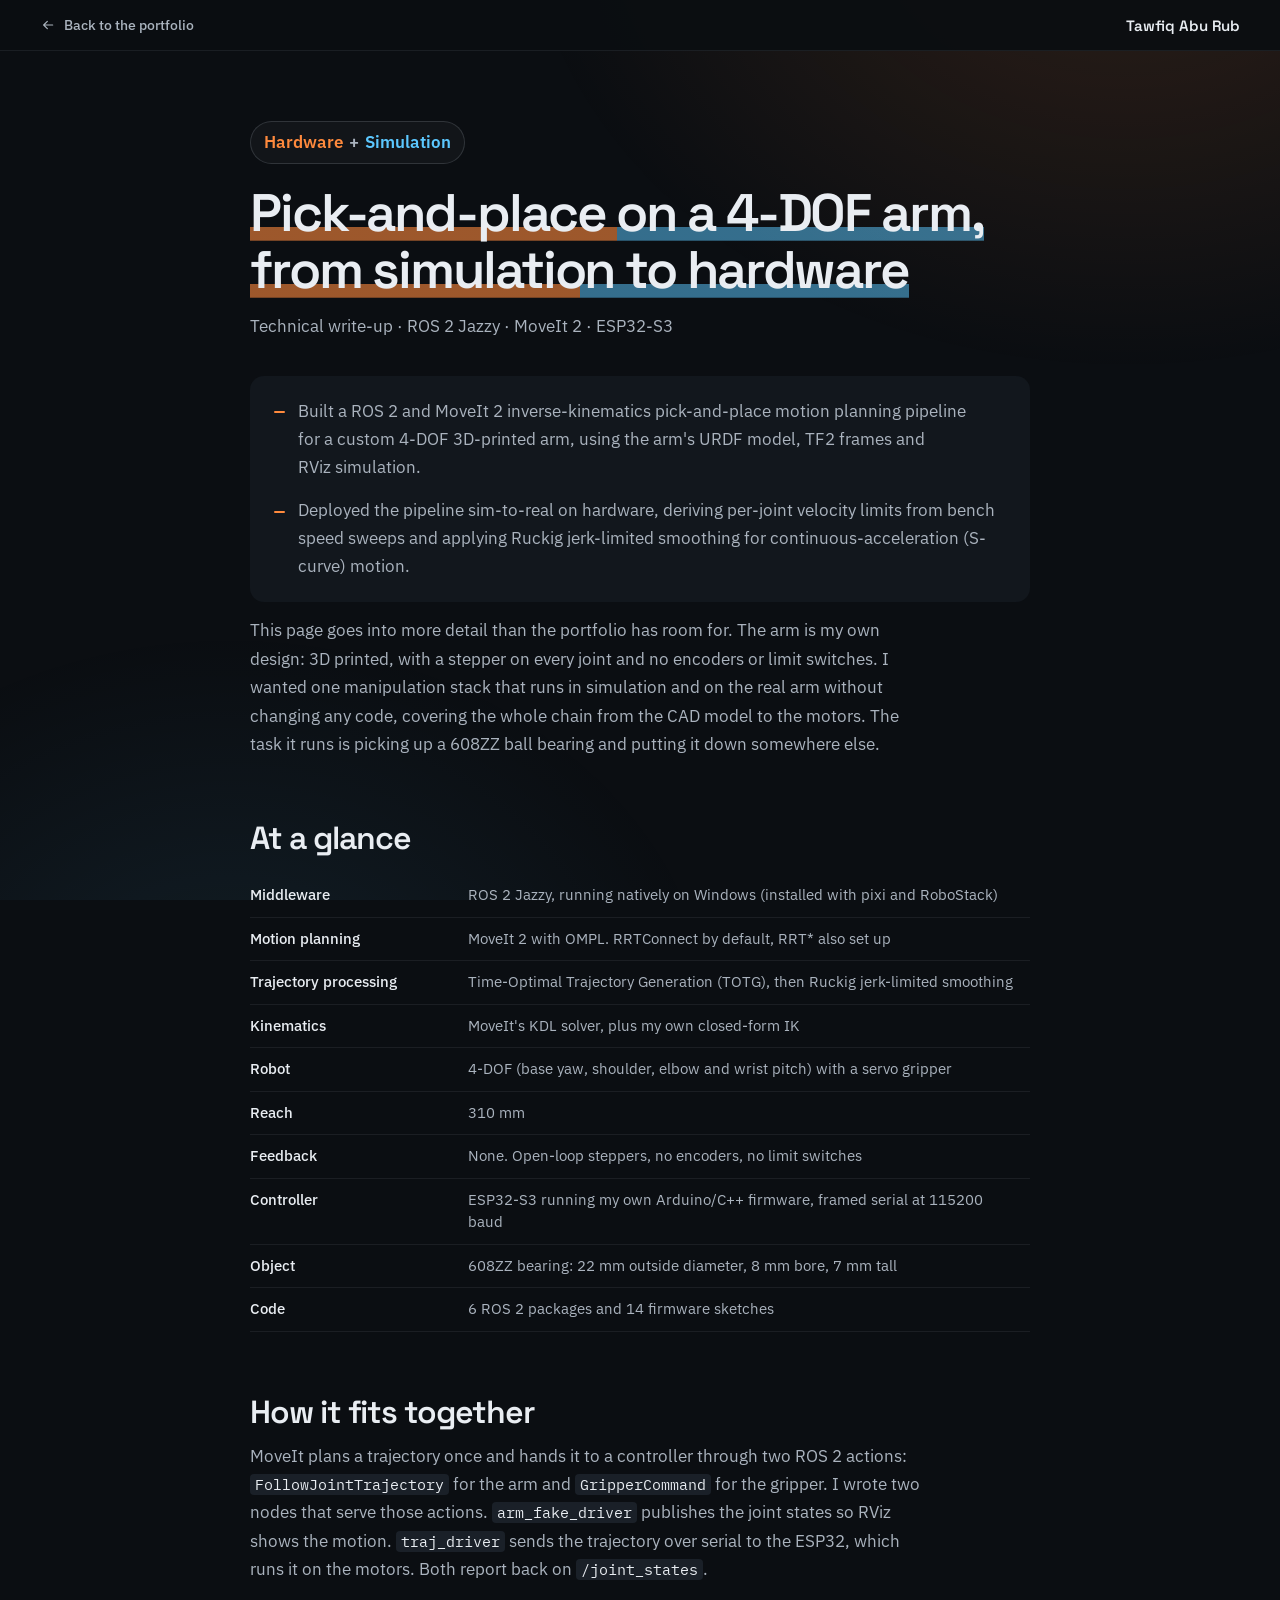
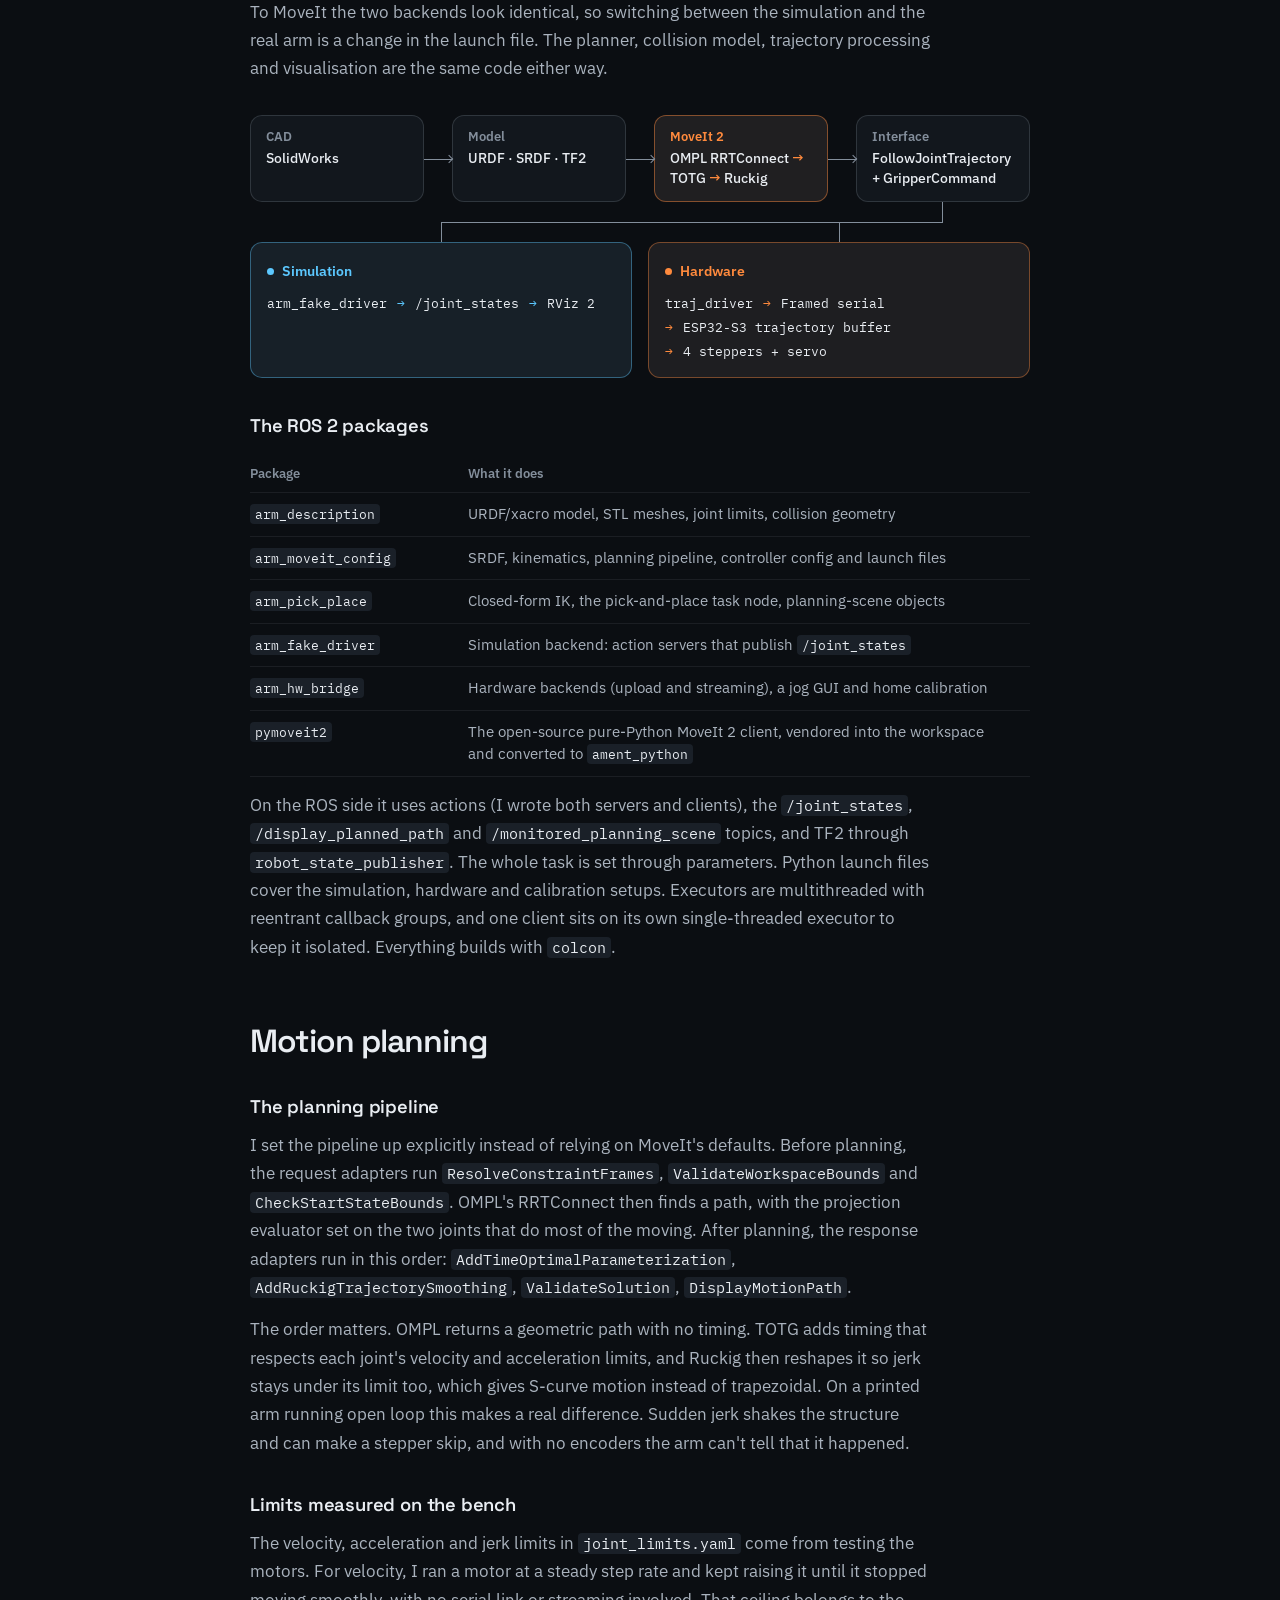
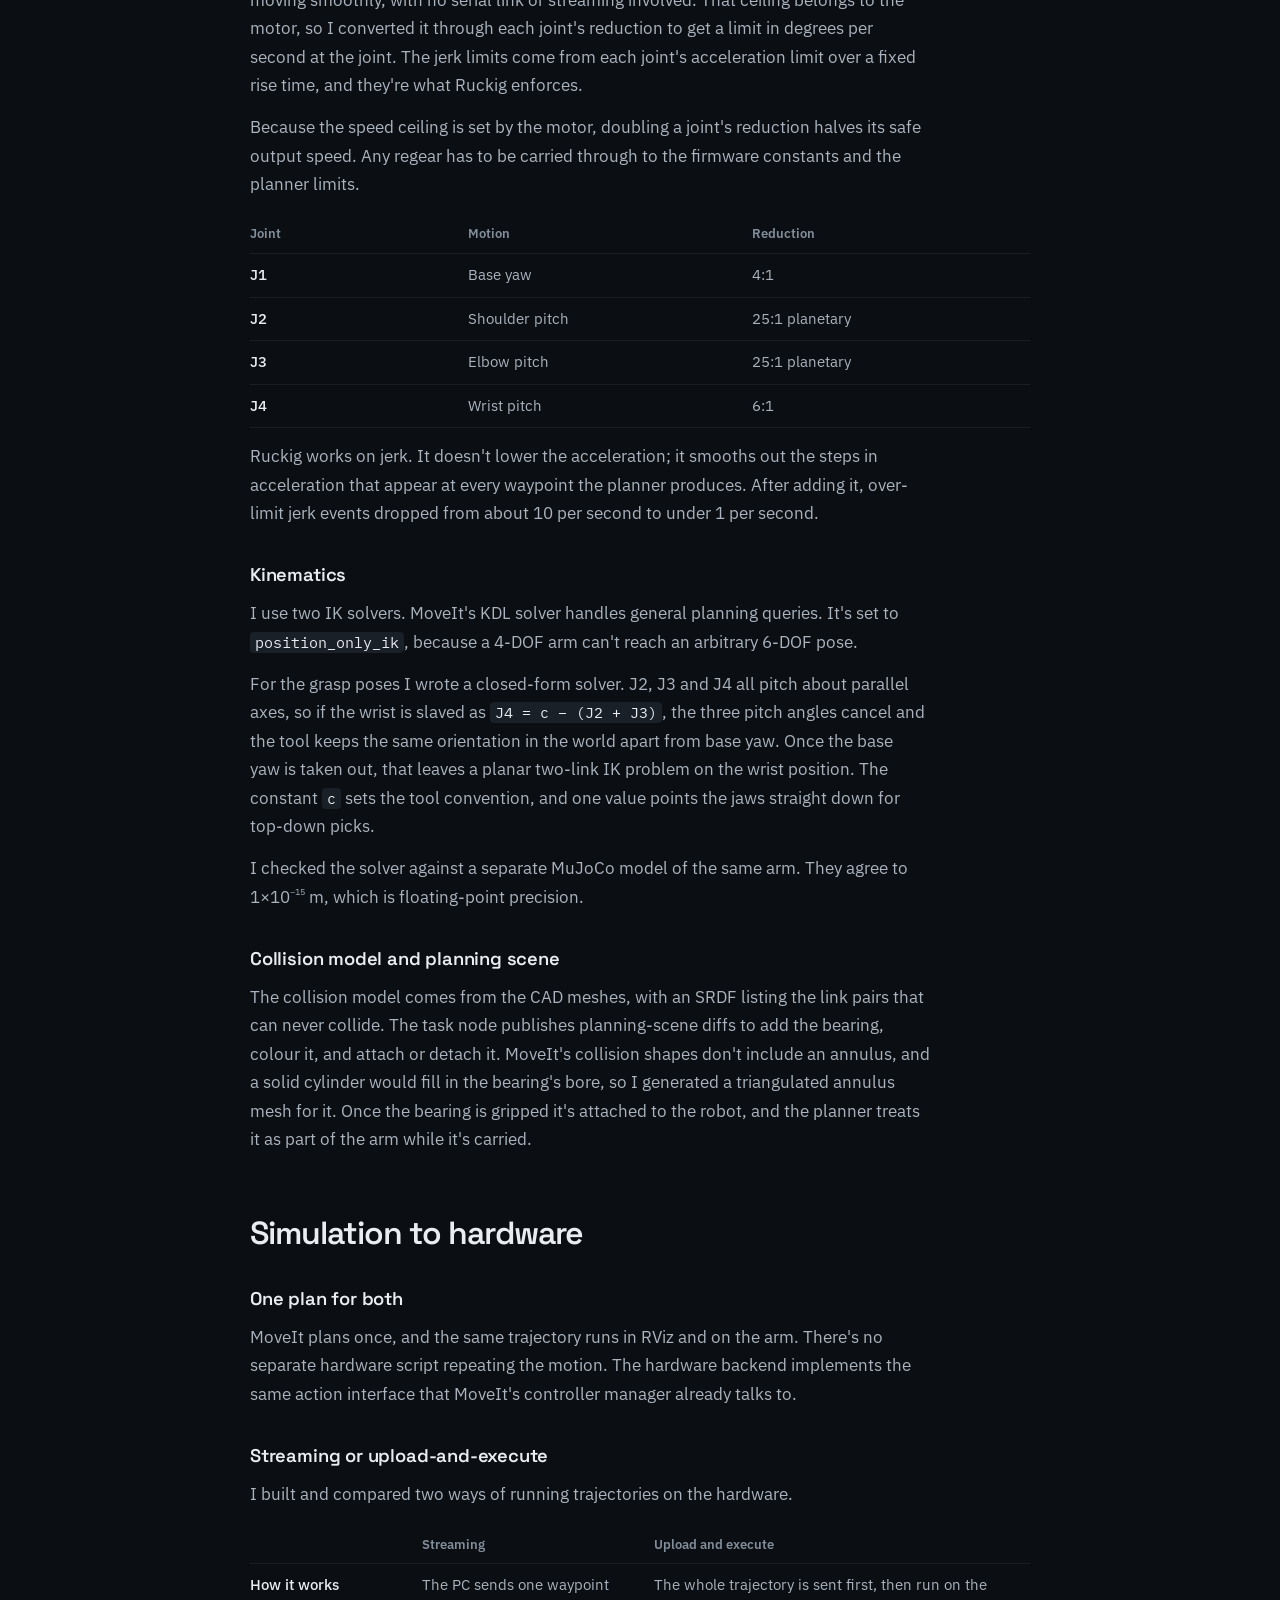
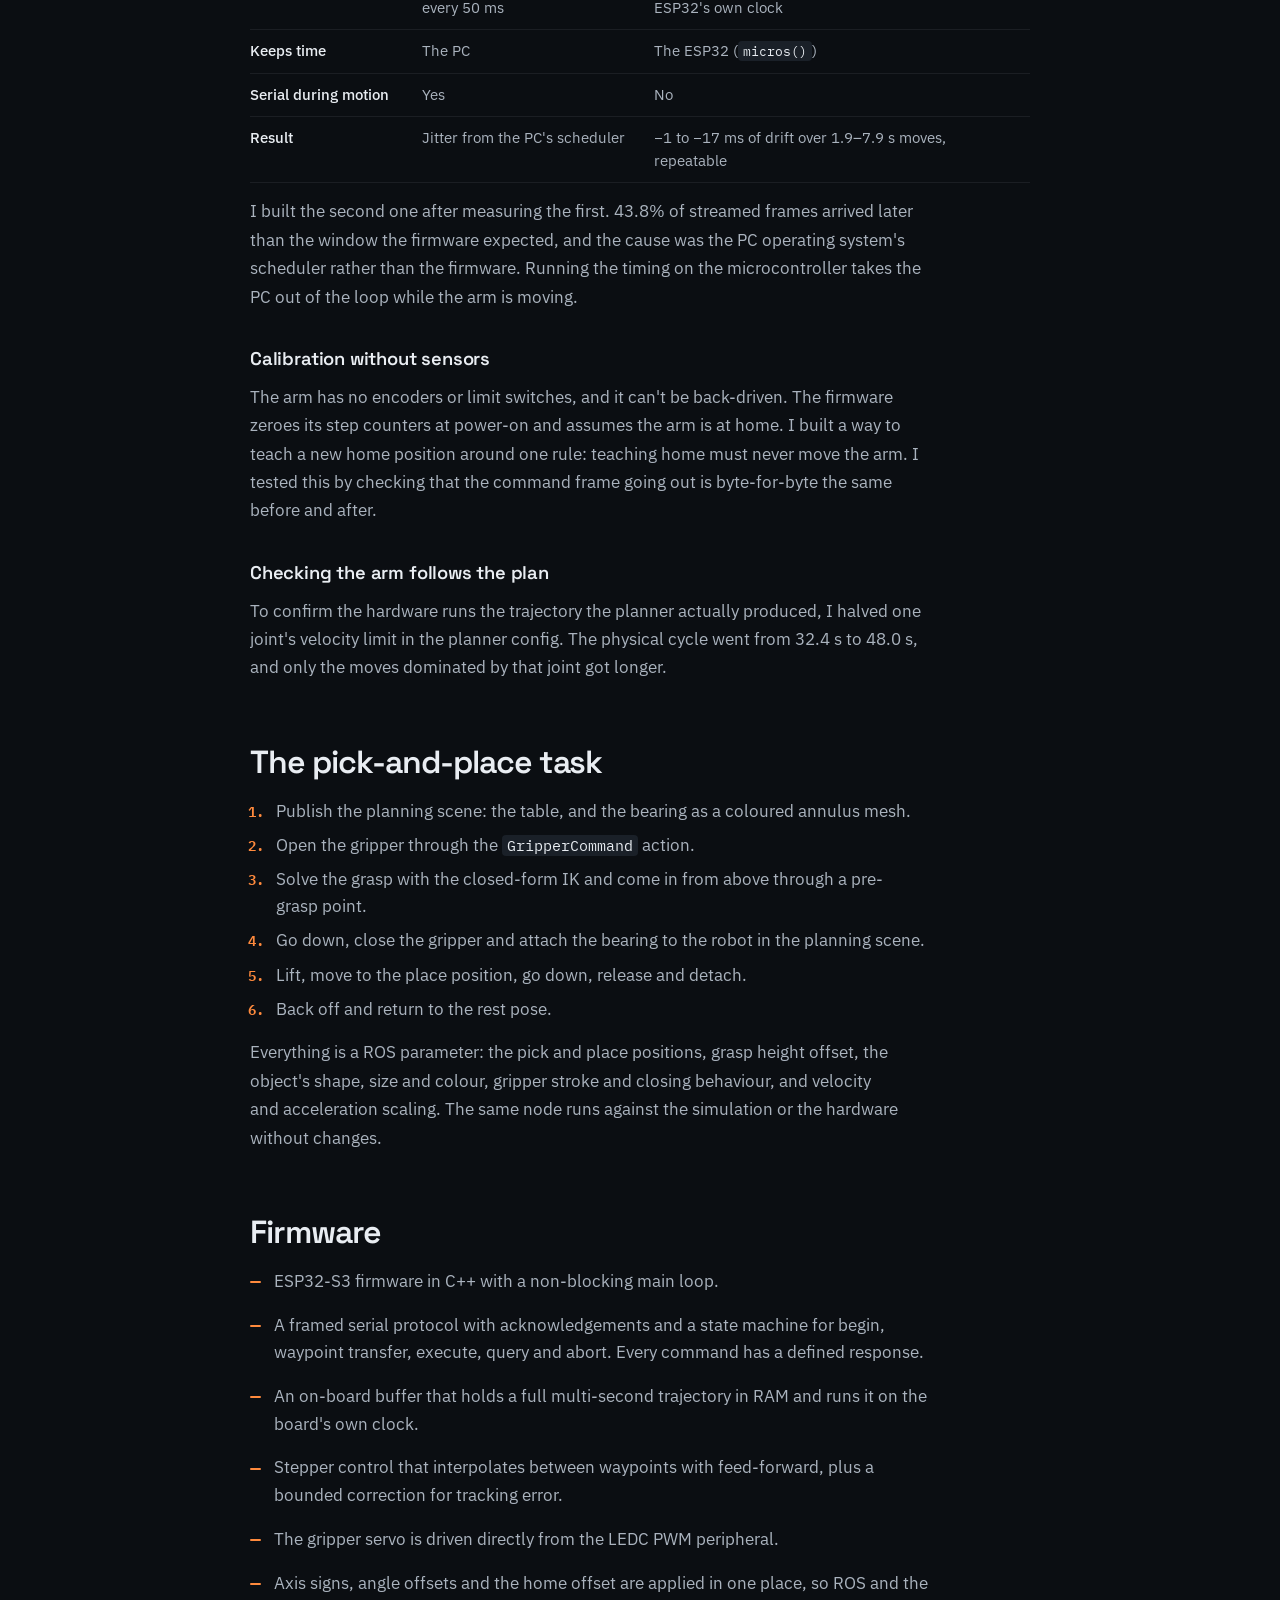
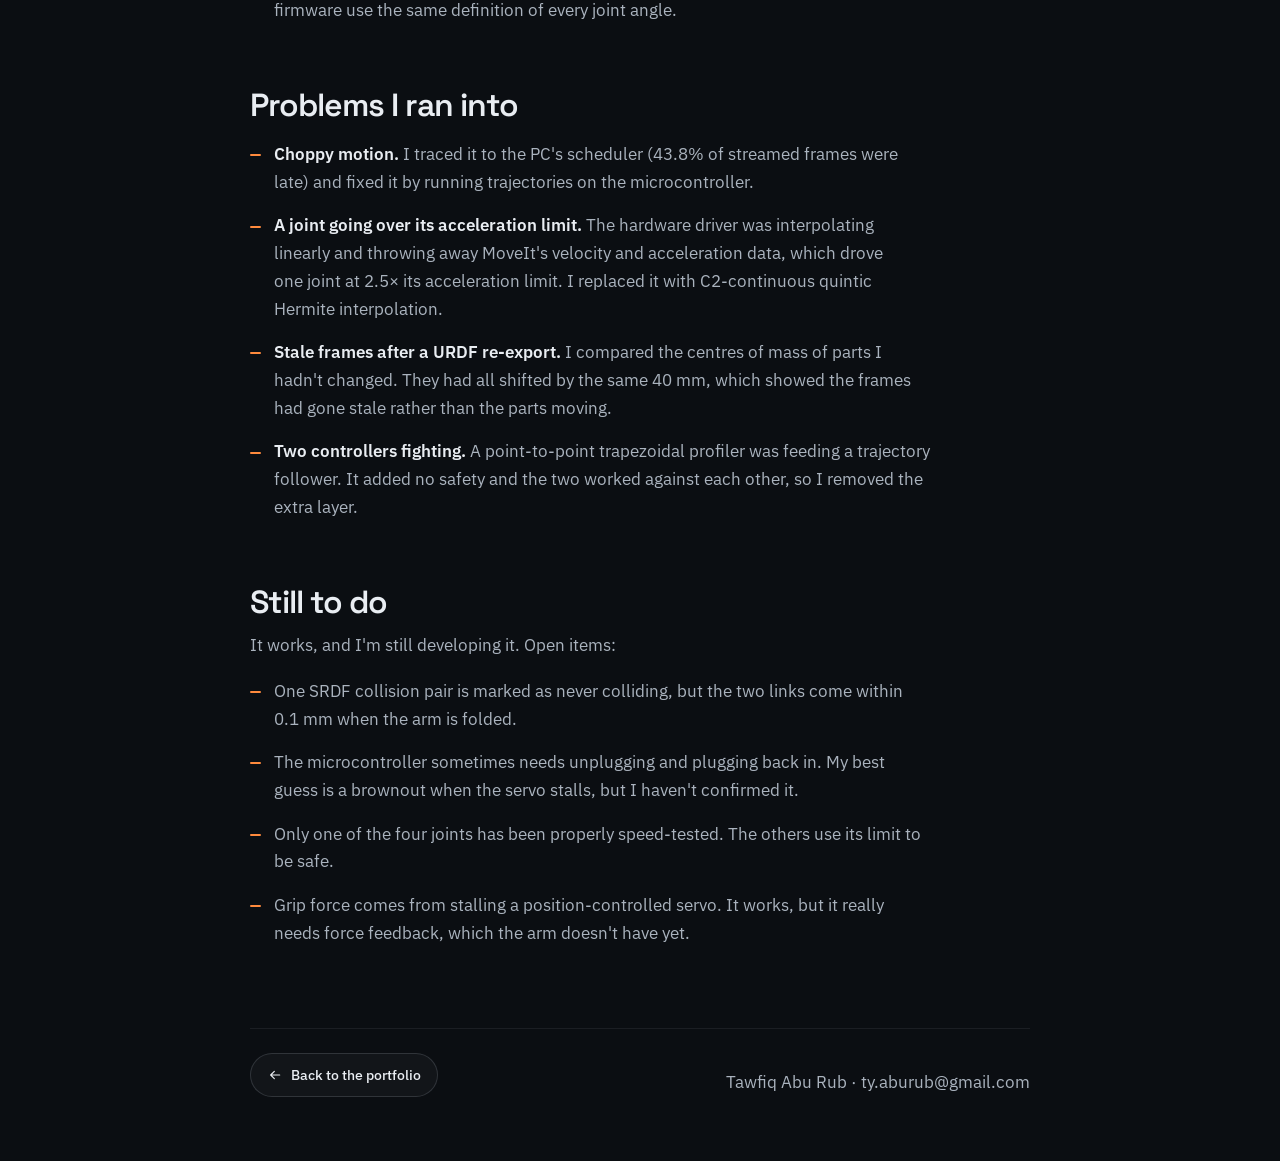
==== pick-and-place.html @ 917e1f93 "Publish portfolio website Tawfiq Abu Rub's robotics portfolio: the planetary actuator, the 4-DOF arm" ====
<!doctype html>
<html lang="en" style="--tint-2: #5cc8ff">
<head>
  <meta charset="utf-8">
  <meta name="viewport" content="width=device-width, initial-scale=1">
  <title>Pick-and-place, sim to real: technical write-up · Tawfiq Abu Rub</title>
  <meta name="description" content="Technical write-up of a ROS 2 and MoveIt 2 pick-and-place pipeline for a custom 4-DOF 3D-printed arm, run in simulation and on the real hardware.">
  <meta name="theme-color" content="#0b0e12">
  <link rel="icon" href="data:image/svg+xml,%3Csvg xmlns='http://www.w3.org/2000/svg' viewBox='0 0 32 32'%3E%3Cpath d='M16 2a14 14 0 0 0 0 28z' fill='%23ff8a3d'/%3E%3Cpath d='M16 2a14 14 0 0 1 0 28z' fill='%235cc8ff'/%3E%3C/svg%3E">
  <link rel="preconnect" href="https://fonts.googleapis.com">
  <link rel="preconnect" href="https://fonts.gstatic.com" crossorigin>
  <link href="https://fonts.googleapis.com/css2?family=IBM+Plex+Mono:wght@400;500&family=IBM+Plex+Sans:wght@400;500;600&family=Space+Grotesk:wght@500;600&display=swap" rel="stylesheet">
  <link rel="stylesheet" href="css/style.css">
</head>
<body>

  <svg width="0" height="0" style="position:absolute" aria-hidden="true">
    <symbol id="i-arrow" viewBox="0 0 24 24"><path d="M5 12h13M13 6.5l5.5 5.5-5.5 5.5" fill="none" stroke="currentColor" stroke-width="1.8" stroke-linecap="round" stroke-linejoin="round"/></symbol>
  </svg>

  <a class="skip-link" href="#doc">Skip to content</a>

  <header class="doc-bar">
    <a class="doc-back" href="index.html#motion"><svg class="ic"><use href="#i-arrow"/></svg>Back to the portfolio</a>
    <span class="doc-who">Tawfiq Abu Rub</span>
  </header>

  <main id="doc" class="doc">
    <header>
      <p class="eyebrow badge badge--split"><span class="hw">Hardware</span> + <span class="sim">Simulation</span></p>
      <h1><span class="hl">Pick-and-place on a 4&#8209;DOF arm, from simulation to hardware</span></h1>
      <p class="doc-meta">Technical write-up · ROS 2 Jazzy · MoveIt 2 · ESP32-S3</p>
    </header>

    <div class="doc-summary">
      <ul class="bullets">
        <li>Built a ROS 2 and MoveIt 2 inverse-kinematics pick-and-place motion planning pipeline for a custom 4-DOF 3D-printed arm, using the arm's URDF model, TF2 frames and RViz simulation.</li>
        <li>Deployed the pipeline sim-to-real on hardware, deriving per-joint velocity limits from bench speed sweeps and applying Ruckig jerk-limited smoothing for continuous-acceleration (S-curve) motion.</li>
      </ul>
    </div>

    <p>This page goes into more detail than the portfolio has room for. The arm is my own design: 3D printed, with a stepper on every joint and no encoders or limit switches. I wanted one manipulation stack that runs in simulation and on the real arm without changing any code, covering the whole chain from the CAD model to the motors. The task it runs is picking up a 608ZZ ball bearing and putting it down somewhere else.</p>

    <h2 id="glance">At a glance</h2>
    <div class="table-scroll">
      <table class="doc-table">
        <tbody>
          <tr><td>Middleware</td><td>ROS 2 Jazzy, running natively on Windows (installed with pixi and RoboStack)</td></tr>
          <tr><td>Motion planning</td><td>MoveIt 2 with OMPL. RRTConnect by default, RRT* also set up</td></tr>
          <tr><td>Trajectory processing</td><td>Time-Optimal Trajectory Generation (TOTG), then Ruckig jerk-limited smoothing</td></tr>
          <tr><td>Kinematics</td><td>MoveIt's KDL solver, plus my own closed-form IK</td></tr>
          <tr><td>Robot</td><td>4-DOF (base yaw, shoulder, elbow and wrist pitch) with a servo gripper</td></tr>
          <tr><td>Reach</td><td>310 mm</td></tr>
          <tr><td>Feedback</td><td>None. Open-loop steppers, no encoders, no limit switches</td></tr>
          <tr><td>Controller</td><td>ESP32-S3 running my own Arduino/C++ firmware, framed serial at 115200 baud</td></tr>
          <tr><td>Object</td><td>608ZZ bearing: 22 mm outside diameter, 8 mm bore, 7 mm tall</td></tr>
          <tr><td>Code</td><td>6 ROS 2 packages and 14 firmware sketches</td></tr>
        </tbody>
      </table>
    </div>

    <h2 id="architecture">How it fits together</h2>
    <p>MoveIt plans a trajectory once and hands it to a controller through two ROS&nbsp;2 actions: <code>FollowJointTrajectory</code> for the arm and <code>GripperCommand</code> for the gripper. I wrote two nodes that serve those actions. <code>arm_fake_driver</code> publishes the joint states so RViz shows the motion. <code>traj_driver</code> sends the trajectory over serial to the ESP32, which runs it on the motors. Both report back on <code>/joint_states</code>.</p>
    <p>To MoveIt the two backends look identical, so switching between the simulation and the real arm is a change in the launch file. The planner, collision model, trajectory processing and visualisation are the same code either way.</p>

    <figure class="arch" aria-label="System architecture: one plan, two backends">
      <ol class="arch-flow">
        <li><span class="arch-k">CAD</span><span class="arch-v">SolidWorks</span></li>
        <li><span class="arch-k">Model</span><span class="arch-v">URDF · SRDF · TF2</span></li>
        <li class="arch-core">
          <span class="arch-k">MoveIt 2</span>
          <span class="arch-v">OMPL RRTConnect <em>→</em> TOTG <em>→</em> Ruckig</span>
        </li>
        <li><span class="arch-k">Interface</span><span class="arch-v">FollowJointTrajectory + GripperCommand</span></li>
      </ol>
      <div class="arch-fork">
        <div class="lane" data-kind="sim">
          <span class="lane-name"><i></i>Simulation</span>
          <ol><li>arm_fake_driver</li><li>/joint_states</li><li>RViz 2</li></ol>
        </div>
        <div class="lane" data-kind="hw">
          <span class="lane-name"><i></i>Hardware</span>
          <ol><li>traj_driver</li><li>Framed serial</li><li>ESP32-S3 trajectory buffer</li><li>4 steppers + servo</li></ol>
        </div>
      </div>
    </figure>

    <h3>The ROS 2 packages</h3>
    <div class="table-scroll">
      <table class="doc-table">
        <thead><tr><th scope="col">Package</th><th scope="col">What it does</th></tr></thead>
        <tbody>
          <tr><td><code>arm_description</code></td><td>URDF/xacro model, STL meshes, joint limits, collision geometry</td></tr>
          <tr><td><code>arm_moveit_config</code></td><td>SRDF, kinematics, planning pipeline, controller config and launch files</td></tr>
          <tr><td><code>arm_pick_place</code></td><td>Closed-form IK, the pick-and-place task node, planning-scene objects</td></tr>
          <tr><td><code>arm_fake_driver</code></td><td>Simulation backend: action servers that publish <code>/joint_states</code></td></tr>
          <tr><td><code>arm_hw_bridge</code></td><td>Hardware backends (upload and streaming), a jog GUI and home calibration</td></tr>
          <tr><td><code>pymoveit2</code></td><td>The open-source pure-Python MoveIt 2 client, vendored into the workspace and converted to <code>ament_python</code></td></tr>
        </tbody>
      </table>
    </div>
    <p>On the ROS side it uses actions (I wrote both servers and clients), the <code>/joint_states</code>, <code>/display_planned_path</code> and <code>/monitored_planning_scene</code> topics, and TF2 through <code>robot_state_publisher</code>. The whole task is set through parameters. Python launch files cover the simulation, hardware and calibration setups. Executors are multithreaded with reentrant callback groups, and one client sits on its own single-threaded executor to keep it isolated. Everything builds with <code>colcon</code>.</p>

    <h2 id="planning">Motion planning</h2>
    <h3>The planning pipeline</h3>
    <p>I set the pipeline up explicitly instead of relying on MoveIt's defaults. Before planning, the request adapters run <code>ResolveConstraintFrames</code>, <code>ValidateWorkspaceBounds</code> and <code>CheckStartStateBounds</code>. OMPL's RRTConnect then finds a path, with the projection evaluator set on the two joints that do most of the moving. After planning, the response adapters run in this order: <code>AddTimeOptimalParameterization</code>, <code>AddRuckigTrajectorySmoothing</code>, <code>ValidateSolution</code>, <code>DisplayMotionPath</code>.</p>
    <p>The order matters. OMPL returns a geometric path with no timing. TOTG adds timing that respects each joint's velocity and acceleration limits, and Ruckig then reshapes it so jerk stays under its limit too, which gives S-curve motion instead of trapezoidal. On a printed arm running open loop this makes a real difference. Sudden jerk shakes the structure and can make a stepper skip, and with no encoders the arm can't tell that it happened.</p>

    <h3>Limits measured on the bench</h3>
    <p>The velocity, acceleration and jerk limits in <code>joint_limits.yaml</code> come from testing the motors. For velocity, I ran a motor at a steady step rate and kept raising it until it stopped moving smoothly, with no serial link or streaming involved. That ceiling belongs to the motor, so I converted it through each joint's reduction to get a limit in degrees per second at the joint. The jerk limits come from each joint's acceleration limit over a fixed rise time, and they're what Ruckig enforces.</p>
    <p>Because the speed ceiling is set by the motor, doubling a joint's reduction halves its safe output speed. Any regear has to be carried through to the firmware constants and the planner limits.</p>
    <div class="table-scroll">
      <table class="doc-table">
        <thead><tr><th scope="col">Joint</th><th scope="col">Motion</th><th scope="col">Reduction</th></tr></thead>
        <tbody>
          <tr><td>J1</td><td>Base yaw</td><td>4:1</td></tr>
          <tr><td>J2</td><td>Shoulder pitch</td><td>25:1 planetary</td></tr>
          <tr><td>J3</td><td>Elbow pitch</td><td>25:1 planetary</td></tr>
          <tr><td>J4</td><td>Wrist pitch</td><td>6:1</td></tr>
        </tbody>
      </table>
    </div>
    <p>Ruckig works on jerk. It doesn't lower the acceleration; it smooths out the steps in acceleration that appear at every waypoint the planner produces. After adding it, over-limit jerk events dropped from about 10 per second to under 1 per second.</p>

    <h3>Kinematics</h3>
    <p>I use two IK solvers. MoveIt's KDL solver handles general planning queries. It's set to <code>position_only_ik</code>, because a 4-DOF arm can't reach an arbitrary 6-DOF pose.</p>
    <p>For the grasp poses I wrote a closed-form solver. J2, J3 and J4 all pitch about parallel axes, so if the wrist is slaved as <code>J4 = c − (J2 + J3)</code>, the three pitch angles cancel and the tool keeps the same orientation in the world apart from base yaw. Once the base yaw is taken out, that leaves a planar two-link IK problem on the wrist position. The constant <code>c</code> sets the tool convention, and one value points the jaws straight down for top-down picks.</p>
    <p>I checked the solver against a separate MuJoCo model of the same arm. They agree to 1×10<sup>−15</sup> m, which is floating-point precision.</p>

    <h3>Collision model and planning scene</h3>
    <p>The collision model comes from the CAD meshes, with an SRDF listing the link pairs that can never collide. The task node publishes planning-scene diffs to add the bearing, colour it, and attach or detach it. MoveIt's collision shapes don't include an annulus, and a solid cylinder would fill in the bearing's bore, so I generated a triangulated annulus mesh for it. Once the bearing is gripped it's attached to the robot, and the planner treats it as part of the arm while it's carried.</p>

    <h2 id="sim-to-real">Simulation to hardware</h2>
    <h3>One plan for both</h3>
    <p>MoveIt plans once, and the same trajectory runs in RViz and on the arm. There's no separate hardware script repeating the motion. The hardware backend implements the same action interface that MoveIt's controller manager already talks to.</p>

    <h3>Streaming or upload-and-execute</h3>
    <p>I built and compared two ways of running trajectories on the hardware.</p>
    <div class="table-scroll">
      <table class="doc-table doc-table--compare">
        <thead><tr><th scope="col"></th><th scope="col">Streaming</th><th scope="col">Upload and execute</th></tr></thead>
        <tbody>
          <tr><td>How it works</td><td>The PC sends one waypoint every 50 ms</td><td>The whole trajectory is sent first, then run on the ESP32's own clock</td></tr>
          <tr><td>Keeps time</td><td>The PC</td><td>The ESP32 (<code>micros()</code>)</td></tr>
          <tr><td>Serial during motion</td><td>Yes</td><td>No</td></tr>
          <tr><td>Result</td><td>Jitter from the PC's scheduler</td><td>−1 to −17 ms of drift over 1.9–7.9 s moves, repeatable</td></tr>
        </tbody>
      </table>
    </div>
    <p>I built the second one after measuring the first. 43.8% of streamed frames arrived later than the window the firmware expected, and the cause was the PC operating system's scheduler rather than the firmware. Running the timing on the microcontroller takes the PC out of the loop while the arm is moving.</p>

    <h3>Calibration without sensors</h3>
    <p>The arm has no encoders or limit switches, and it can't be back-driven. The firmware zeroes its step counters at power-on and assumes the arm is at home. I built a way to teach a new home position around one rule: teaching home must never move the arm. I tested this by checking that the command frame going out is byte-for-byte the same before and after.</p>

    <h3>Checking the arm follows the plan</h3>
    <p>To confirm the hardware runs the trajectory the planner actually produced, I halved one joint's velocity limit in the planner config. The physical cycle went from 32.4 s to 48.0 s, and only the moves dominated by that joint got longer.</p>

    <h2 id="task">The pick-and-place task</h2>
    <ol class="doc-steps">
      <li>Publish the planning scene: the table, and the bearing as a coloured annulus mesh.</li>
      <li>Open the gripper through the <code>GripperCommand</code> action.</li>
      <li>Solve the grasp with the closed-form IK and come in from above through a pre-grasp point.</li>
      <li>Go down, close the gripper and attach the bearing to the robot in the planning scene.</li>
      <li>Lift, move to the place position, go down, release and detach.</li>
      <li>Back off and return to the rest pose.</li>
    </ol>
    <p>Everything is a ROS parameter: the pick and place positions, grasp height offset, the object's shape, size and colour, gripper stroke and closing behaviour, and velocity and acceleration scaling. The same node runs against the simulation or the hardware without changes.</p>

    <h2 id="firmware">Firmware</h2>
    <ul class="bullets">
      <li>ESP32-S3 firmware in C++ with a non-blocking main loop.</li>
      <li>A framed serial protocol with acknowledgements and a state machine for begin, waypoint transfer, execute, query and abort. Every command has a defined response.</li>
      <li>An on-board buffer that holds a full multi-second trajectory in RAM and runs it on the board's own clock.</li>
      <li>Stepper control that interpolates between waypoints with feed-forward, plus a bounded correction for tracking error.</li>
      <li>The gripper servo is driven directly from the LEDC PWM peripheral.</li>
      <li>Axis signs, angle offsets and the home offset are applied in one place, so ROS and the firmware use the same definition of every joint angle.</li>
    </ul>

    <h2 id="problems">Problems I ran into</h2>
    <ul class="bullets">
      <li><strong>Choppy motion.</strong> I traced it to the PC's scheduler (43.8% of streamed frames were late) and fixed it by running trajectories on the microcontroller.</li>
      <li><strong>A joint going over its acceleration limit.</strong> The hardware driver was interpolating linearly and throwing away MoveIt's velocity and acceleration data, which drove one joint at 2.5× its acceleration limit. I replaced it with C2-continuous quintic Hermite interpolation.</li>
      <li><strong>Stale frames after a URDF re-export.</strong> I compared the centres of mass of parts I hadn't changed. They had all shifted by the same 40 mm, which showed the frames had gone stale rather than the parts moving.</li>
      <li><strong>Two controllers fighting.</strong> A point-to-point trapezoidal profiler was feeding a trajectory follower. It added no safety and the two worked against each other, so I removed the extra layer.</li>
    </ul>

    <h2 id="open-items">Still to do</h2>
    <p>It works, and I'm still developing it. Open items:</p>
    <ul class="bullets">
      <li>One SRDF collision pair is marked as never colliding, but the two links come within 0.1 mm when the arm is folded.</li>
      <li>The microcontroller sometimes needs unplugging and plugging back in. My best guess is a brownout when the servo stalls, but I haven't confirmed it.</li>
      <li>Only one of the four joints has been properly speed-tested. The others use its limit to be safe.</li>
      <li>Grip force comes from stalling a position-controlled servo. It works, but it really needs force feedback, which the arm doesn't have yet.</li>
    </ul>

    <footer class="doc-foot">
      <a class="btn" href="index.html#motion"><svg class="ic doc-back-ic"><use href="#i-arrow"/></svg>Back to the portfolio</a>
      <p>Tawfiq Abu Rub · <a href="mailto:ty.aburub@gmail.com">ty.aburub@gmail.com</a></p>
    </footer>
  </main>
</body>
</html>
---- css/style.css ----
/* =========================================================
   Tawfiq Abu Rub — portfolio
   Orange = hardware, cyan = simulation. The chain of projects
   moves from one to the other, and the colour follows it.
   ========================================================= */

@property --tint {
  syntax: "<color>";
  inherits: true;
  initial-value: #ff8a3d;
}
@property --tint-2 {
  syntax: "<color>";
  inherits: true;
  initial-value: #ff8a3d;
}

:root {
  --bg: #0b0e12;
  --surface: #12171d;
  --surface-2: #1a2028;
  --line: rgba(214, 226, 240, 0.08);
  --line-2: rgba(214, 226, 240, 0.15);
  --text: #e9edf2;
  --text-2: #aab3be;
  --text-3: #838e9b; /* ≥4.9:1 on every surface, incl. --surface-2 */

  --hw: #ff8a3d;
  --sim: #5cc8ff;
  --split: linear-gradient(90deg, var(--hw) 50%, var(--sim) 50%);

  --tint: var(--hw);
  --tint-2: var(--hw);

  --sidebar-w: 304px;
  --rail: 64px;
  --radius: 14px;
  --ease: cubic-bezier(0.2, 0.7, 0.2, 1);

  --font-display: "Space Grotesk", "Segoe UI", system-ui, sans-serif;
  --font-body: "IBM Plex Sans", "Segoe UI", system-ui, sans-serif;
  --font-mono: "IBM Plex Mono", ui-monospace, "Cascadia Mono", Consolas, monospace;

  color-scheme: dark;
  transition: --tint 1.2s ease, --tint-2 1.2s ease;
}

/* ---------- Base ---------- */
*, *::before, *::after { box-sizing: border-box; }
html {
  background: var(--bg);
  scroll-behavior: smooth;
  scrollbar-color: var(--surface-2) var(--bg);
  -webkit-text-size-adjust: 100%;
}
::selection { background: color-mix(in oklab, var(--hw) 38%, transparent); color: var(--text); }
body {
  margin: 0;
  font-family: var(--font-body);
  font-size: 16px;
  line-height: 1.6;
  color: var(--text);
  background: transparent;
  -webkit-font-smoothing: antialiased;
  text-rendering: optimizeLegibility;
}
/* Ambient light that shifts colour with the active project */
body::before {
  content: "";
  position: fixed;
  inset: 0;
  z-index: -2;
  pointer-events: none;
  background:
    radial-gradient(70vmax 55vmax at 88% -12%, color-mix(in oklab, var(--tint) 15%, transparent), transparent 68%),
    radial-gradient(55vmax 45vmax at 18% 115%, color-mix(in oklab, var(--tint-2) 9%, transparent), transparent 70%);
}

h1, h2, h3, p, figure { margin: 0; }
p, li, figcaption { text-wrap: pretty; }
img, video, svg { display: block; max-width: 100%; }
a { color: inherit; text-decoration: none; }
button { font: inherit; color: inherit; background: none; border: 0; cursor: pointer; padding: 0; }
sup { font-size: 0.55em; vertical-align: 0.85em; line-height: 0; }

:focus-visible {
  outline: 2px solid var(--hw);
  outline-offset: 3px;
  border-radius: 6px;
}

.skip-link {
  position: fixed;
  top: 12px;
  left: 12px;
  z-index: 100;
  padding: 10px 14px;
  border-radius: 8px;
  background: var(--text);
  color: var(--bg);
  font-weight: 600;
  transform: translateY(-200%);
  transition: transform 0.2s;
}
.skip-link:focus { transform: none; }

.ic {
  width: 16px;
  height: 16px;
  flex: none;
}

/* ---------- Shared type ---------- */
/* Monospace is reserved for numbers and real code names; labels use the text face */
.eyebrow {
  display: flex;
  align-items: center;
  gap: 10px;
  font: 500 14px/1.2 var(--font-body);
  color: var(--text-2);
}
.label {
  font: 600 14px/1.3 var(--font-body);
  color: var(--text-2);
}
h1 {
  font: 600 clamp(2.6rem, 1.4rem + 3.4vw, 4.6rem)/1 var(--font-display);
  letter-spacing: -0.04em;
  margin-top: 22px;
  max-width: 14ch;
  text-wrap: balance;
}
h2 {
  font: 600 clamp(1.9rem, 1.2rem + 1.9vw, 3rem)/1.06 var(--font-display);
  letter-spacing: -0.032em;
  text-wrap: balance;
}
/* Marker-style highlight that sweeps in under section headings */
.hl {
  --hl-h: 0.26em;
  /* Flat band; where two colours apply they meet at a hard edge, never a blend.
     Strengths keep the heading text ≥4.5:1 where it crosses the band (orange 60%, cyan 52%). */
  background: linear-gradient(90deg,
      color-mix(in oklab, var(--hl-a, var(--acc)) var(--hl-pa, 60%), transparent) 50%,
      color-mix(in oklab, var(--hl-b, var(--hl-a, var(--acc))) var(--hl-pb, var(--hl-pa, 60%)), transparent) 50%)
    no-repeat 0 90% / 100% var(--hl-h);
  -webkit-box-decoration-break: clone;
  box-decoration-break: clone;
  transition: background-size 1.1s var(--ease) calc(var(--d, 0s) + 0.3s);
}
.js .reveal:not(.is-visible) .hl { background-size: 0% var(--hl-h); }

/* ---------- Buttons ---------- */
.btn, .btn-icon {
  display: inline-flex;
  align-items: center;
  gap: 8px;
  border: 1px solid var(--line-2);
  border-radius: 999px;
  background: rgba(255, 255, 255, 0.03);
  color: var(--text);
  transition: border-color 0.25s, background 0.25s, transform 0.25s var(--ease);
}
.btn { padding: 10px 16px; font-size: 14px; font-weight: 500; }
.btn-icon { padding: 7px 12px; font-size: 13px; color: var(--text-2); }
.btn:hover, .btn-icon:hover {
  border-color: color-mix(in oklab, var(--tint) 60%, transparent);
  background: color-mix(in oklab, var(--tint) 10%, transparent);
  color: var(--text);
  transform: translateY(-1px);
}
.btn--ghost { background: transparent; color: var(--text-2); }
/* Pending links (no URL yet): visibly unavailable */
a[aria-disabled="true"] { border-style: dashed; color: var(--text-3); cursor: not-allowed; }
a[aria-disabled="true"]::after { content: "soon"; font: 500 11px/1 var(--font-body); color: var(--text-3); }
a[aria-disabled="true"]:hover { border-color: var(--line-2); background: transparent; color: var(--text-3); transform: none; }

/* =========================================================
   SIDEBAR
   ========================================================= */
.sidebar {
  position: fixed;
  inset: 0 auto 0 0;
  z-index: 30;
  width: var(--sidebar-w);
  display: flex;
  flex-direction: column;
  gap: 26px;
  padding: 36px 28px 28px;
  border-right: 1px solid var(--line);
  background: rgba(10, 13, 17, 0.72);
  -webkit-backdrop-filter: blur(16px);
  backdrop-filter: blur(16px);
  overflow-y: auto;
  scrollbar-width: none;
}
.sidebar::-webkit-scrollbar { display: none; }

.sb-profile { display: flex; flex-direction: column; gap: 18px; }
.avatar {
  position: relative;
  width: 92px;
  height: 92px;
  flex: none;
  border-radius: 50%;
  overflow: hidden;
  background: linear-gradient(140deg, #222a34, #12161c);
  box-shadow: 0 0 0 1px var(--line-2);
}
.avatar img {
  position: absolute;
  inset: 0;
  z-index: 1;
  width: 100%;
  height: 100%;
  object-fit: cover;
}
.avatar.no-photo img { display: none; }
.avatar-initials {
  position: absolute;
  inset: 0;
  display: grid;
  place-items: center;
  font: 600 30px/1 var(--font-display);
  letter-spacing: -0.04em;
  color: var(--text-2);
}
.sb-name {
  font: 600 23px/1.1 var(--font-display);
  letter-spacing: -0.025em;
}
.sb-role {
  margin-top: 8px;
  font: 500 13.5px/1.3 var(--font-body);
  color: var(--hw);
}
.sb-tagline { font-size: 14.5px; line-height: 1.6; color: var(--text-2); }

.sb-meta {
  list-style: none;
  margin: 0;
  padding: 0;
  display: grid;
  gap: 9px;
  font-size: 13.5px;
  color: var(--text-2);
}
.sb-meta li { display: flex; align-items: center; gap: 10px; min-width: 0; }
.sb-meta .ic { color: var(--text-3); }
.sb-meta a { overflow: hidden; text-overflow: ellipsis; }
.sb-meta a:hover { color: var(--text); }

.sb-label { margin-bottom: 14px; }
.sb-nav .sb-label { font: 600 13px/1.3 var(--font-body); color: var(--text-3); }

/* The chain: sidebar navigation that fills as you scroll */
.chain-wrap { position: relative; }
.chain-track {
  position: absolute;
  left: 15px;
  top: 22px;
  bottom: 22px;
  width: 2px;
  border-radius: 2px;
  background: var(--line-2);
  overflow: hidden;
}
.chain-fill {
  position: absolute;
  inset: 0;
  /* Hard cuts at node 03 (hardware → simulation) and between 04 and 05 */
  background: linear-gradient(180deg, var(--hw) 50%, var(--sim) 50% 87.5%, var(--text-2) 87.5%);
  clip-path: inset(0 0 calc(100% - var(--p, 0) * 100%) 0);
}
.chain {
  position: relative;
  list-style: none;
  margin: 0;
  padding: 0;
  display: grid;
  gap: 2px;
}
.chain a {
  display: flex;
  align-items: center;
  gap: 14px;
  padding: 6px 0;
}
.node {
  flex: none;
  width: 32px;
  height: 32px;
  display: grid;
  place-items: center;
  border-radius: 50%;
  border: 1.5px solid var(--line-2);
  background: var(--bg);
  font: 500 11px/1 var(--font-mono);
  color: var(--text-3);
  transition: background 0.4s, border-color 0.4s, color 0.4s, box-shadow 0.4s;
}
.chain-text { display: grid; gap: 1px; min-width: 0; }
.chain-title { font-size: 14.5px; font-weight: 500; color: var(--text-2); transition: color 0.3s; }
.chain-sub { font-size: 12.5px; color: var(--text-3); white-space: nowrap; overflow: hidden; text-overflow: ellipsis; }
.chain a:hover .chain-title { color: var(--text); }
.chain a:hover .node { border-color: var(--text-3); }

.chain li.is-done .node { border-color: var(--stage); color: var(--stage); }
.chain li.is-active .node {
  border-color: var(--stage);
  background: var(--stage);
  color: var(--bg);
}
.chain li.is-active .chain-title { color: var(--text); }
.chain li.is-split { --stage: var(--hw); }
.chain li.is-split.is-done .node {
  border-color: transparent;
  color: var(--text);
  background: linear-gradient(var(--bg), var(--bg)) padding-box, var(--split) border-box;
}
.chain li.is-split.is-active .node {
  border-color: transparent;
  background: var(--split);
}

.sb-links { margin-top: auto; display: flex; flex-wrap: wrap; gap: 8px; }

/* =========================================================
   MAIN
   ========================================================= */
.main {
  margin-left: var(--sidebar-w);
  padding: 0 clamp(24px, 4vw, 64px);
  overflow-x: clip;
}
.intro, .journey, .contact {
  max-width: 1120px;
  margin-inline: auto;
  padding-left: var(--rail);
}

/* ---------- Intro ---------- */
.intro { padding-top: clamp(64px, 10vh, 112px); padding-bottom: 40px; }
.intro .eyebrow::before {
  content: "";
  width: 22px;
  height: 2px;
  background: var(--hw);
}
.intro-grid {
  display: grid;
  grid-template-columns: minmax(0, 1.55fr) minmax(0, 1fr);
  gap: 40px;
  align-items: center;
}
.lede {
  margin-top: 26px;
  max-width: 56ch;
  font-size: clamp(1.05rem, 0.95rem + 0.35vw, 1.22rem);
  line-height: 1.6;
  color: var(--text-2);
}
.intro-visual { display: grid; justify-items: center; gap: 14px; }
.intro-visual .gearset { width: min(100%, 330px); }
.gear-caption { font: 400 13px/1.3 var(--font-body); color: var(--text-3); }

/* Planetary gear illustration (paths generated in main.js) */
.gearset { aspect-ratio: 1; }
.gearset svg { width: 100%; height: 100%; overflow: visible; }
.gs-ring { fill: rgba(255, 255, 255, 0.025); stroke: var(--line-2); stroke-width: 0.8; }
.gs-orbit { fill: none; stroke: var(--line-2); stroke-width: 0.6; stroke-dasharray: 2 3; }
.gs-sun path { fill: color-mix(in oklab, var(--hw) 16%, var(--bg)); stroke: var(--hw); stroke-width: 1; }
.gs-planet path { fill: var(--surface-2); stroke: var(--text-3); stroke-width: 0.9; }
.gs-pin { fill: var(--bg); stroke: var(--hw); stroke-width: 1.4; }
.gs-hub { fill: var(--bg); stroke: var(--hw); stroke-width: 1; }
.gs-sun, .gs-carrier, .gs-planet { transform-origin: 0 0; }
.gearset:not(.gearset--static) .gs-sun { animation: spin 8s linear infinite; }
.gearset:not(.gearset--static) .gs-carrier { animation: spin 40s linear infinite; }
.gearset:not(.gearset--static) .gs-planet { animation: spin-rev 15s linear infinite; }
@keyframes spin { to { transform: rotate(360deg); } }
@keyframes spin-rev { to { transform: rotate(-360deg); } }

/* Pipeline overview */
.pipeline {
  list-style: none;
  margin: 64px 0 0;
  padding: 0;
  display: grid;
  grid-template-columns: repeat(4, minmax(0, 1fr));
  gap: 18px;
}
.pipeline li { position: relative; }
.pipeline li + li::before {
  content: "";
  position: absolute;
  left: -18px;
  top: 34%;
  width: 18px;
  height: 1px;
  background: var(--line-2);
}
.pipe-card {
  height: 100%;
  display: flex;
  flex-direction: column;
  gap: 3px;
  padding: 8px 8px 16px;
  border: 1px solid var(--line);
  border-radius: 16px;
  background: rgba(255, 255, 255, 0.02);
  transition: transform 0.35s var(--ease), border-color 0.35s, background 0.35s;
}
.pipe-card:hover {
  transform: translateY(-4px);
  border-color: var(--line-2);
  background: rgba(255, 255, 255, 0.04);
}
.pipe-thumb {
  display: block;
  aspect-ratio: 4 / 3;
  margin-bottom: 12px;
  border-radius: 10px;
  overflow: hidden;
  background: var(--surface);
}
.pipe-thumb--gear, .pipe-thumb--art { display: grid; place-items: center; background: radial-gradient(circle at 50% 50%, #1a2029, #10141a); }
.pipe-thumb--gear .gearset { width: 64%; }

/* Line drawing of the arm (card 02) — J3 carries the planetary actuator */
.arm-art { width: 80%; overflow: visible; }
.aa-ground { stroke: var(--line-2); stroke-width: 1; }
.aa-base { fill: var(--surface-2); stroke: var(--text-3); stroke-width: 1; }
.aa-link { fill: none; stroke: var(--text-3); stroke-width: 11; stroke-linecap: round; stroke-linejoin: round; }
.aa-link--in { stroke: var(--surface-2); stroke-width: 8.6; }
.aa-grip { fill: none; stroke: var(--text-3); stroke-width: 2.4; stroke-linecap: round; }
.aa-joint { fill: var(--bg); stroke: var(--hw); stroke-width: 1.6; }
.aa-joint--key { stroke-width: 2.2; }
.aa-hub { fill: var(--hw); }
/* Card 03: the bearing, its place spot and the planned path (planning = cyan) */
.aa-obj { fill: var(--surface-2); stroke: var(--text-2); stroke-width: 1.2; }
.aa-obj--ghost { fill: none; stroke: var(--sim); stroke-dasharray: 2 2; }
.aa-path { fill: none; stroke: var(--sim); stroke-width: 1.4; stroke-dasharray: 3 3; stroke-linecap: round; }
.aa-path-head { fill: none; stroke: var(--sim); stroke-width: 1.4; stroke-linecap: round; stroke-linejoin: round; }
/* Card 04: a simulated arm drawing on paper */
.aa-paper { fill: rgba(233, 237, 242, 0.06); stroke: var(--line-2); stroke-width: 1; }
.aa-star { fill: none; stroke: var(--sim); stroke-width: 1.6; stroke-linecap: round; stroke-linejoin: round; }
.aa-star--todo { stroke: var(--text-3); stroke-width: 1; stroke-dasharray: 2 2.2; }
.aa-pen { stroke: var(--text-2); stroke-width: 2.2; stroke-linecap: round; }
.aa-pen-tip { fill: var(--sim); }
.arm-art--sim .aa-joint { stroke: var(--sim); }
.arm-art--sim .aa-hub { fill: var(--sim); }
.pipe-num, .pipe-title, .pipe-sub { padding-inline: 8px; }
.pipe-num { font: 500 11px/1 var(--font-mono); letter-spacing: 0.1em; color: var(--hw); }
.pipeline li:nth-child(3) .pipe-num { color: var(--text); }
.pipeline li:nth-child(4) .pipe-num { color: var(--sim); }
.pipe-title { margin-top: 6px; font: 600 17px/1.2 var(--font-display); letter-spacing: -0.01em; }
.pipe-sub { font-size: 13px; line-height: 1.45; color: var(--text-3); }

/* About */
.about {
  display: grid;
  grid-template-columns: 1fr 1fr;
  gap: 48px;
  margin-top: 64px;
  padding-top: 32px;
  border-top: 1px solid var(--line);
}
.about p { margin-top: 12px; max-width: 52ch; font-size: 15.5px; line-height: 1.7; color: var(--text-2); }
.about .interests { font-size: 14px; color: var(--text-2); }
.about .label { font: 600 1.25rem/1.2 var(--font-display); letter-spacing: -0.01em; color: var(--text); }
.interests span { display: block; margin-bottom: 4px; font: 600 14px/1.3 var(--font-body); color: var(--text-2); }
.intro-links { display: none; }

/* =========================================================
   JOURNEY — the spine that joins every project
   ========================================================= */
.journey { position: relative; padding-top: 24px; }
.spine {
  position: absolute;
  left: 15px;
  top: 96px;
  bottom: 0;
  width: 2px;
  border-radius: 2px;
  background: var(--line);
  -webkit-mask-image: linear-gradient(to bottom, #000 calc(100% - 220px), transparent);
  mask-image: linear-gradient(to bottom, #000 calc(100% - 220px), transparent);
}
.spine-fill {
  position: absolute;
  inset: 0;
  /* Hard cuts: hardware → simulation halfway through 03, then neutral at 05 */
  --mid: calc((var(--s3, 40%) + var(--s4, 65%)) / 2);
  background: linear-gradient(180deg,
    var(--hw) var(--mid),
    var(--sim) var(--mid) var(--s5, 85%),
    var(--text-2) var(--s5, 85%));
  clip-path: inset(0 0 calc(100% - var(--p, 0) * 100%) 0);
}
.spine-head {
  position: absolute;
  left: 50%;
  top: calc(var(--p, 0) * 100%);
  width: 10px;
  height: 10px;
  border-radius: 50%;
  translate: -50% -50%;
  background: var(--tint);
  box-shadow: 0 0 0 3px var(--bg);
  opacity: var(--head-o, 0);
  transition: opacity 0.4s;
}

/* ---------- Project ---------- */
.project, .skills {
  position: relative;
  isolation: isolate;
  padding: 72px 0 48px;
  scroll-margin-top: 8px;
}
.project[data-tint="hw"] { --acc: var(--hw); }
.project[data-tint="mix"] { --acc: var(--hw); --hl-b: var(--sim); --hl-pb: 52%; }
.project[data-tint="sim"] { --acc: var(--sim); --hl-pa: 52%; }
.skills { --acc: var(--text-2); --hl-a: var(--hw); --hl-b: var(--sim); --hl-pb: 52%; }

.project-head { position: relative; margin-bottom: 40px; }
/* Badge carries the colour code (hardware / simulation), not a number */
.badge {
  width: max-content;
  padding: 6px 13px;
  border: 1px solid color-mix(in oklab, var(--acc) 42%, transparent);
  border-radius: 999px;
  background: color-mix(in oklab, var(--acc) 10%, transparent);
  font-weight: 600;
  color: var(--acc);
}
.badge--split { gap: 6px; border-color: var(--line-2); background: rgba(255, 255, 255, 0.03); color: var(--text-3); }
.badge .hw { color: var(--hw); }
.badge .sim { color: var(--sim); }
.project-head h2 {
  margin-top: 18px;
  max-width: 22ch;
  font-size: clamp(2.2rem, 1.3rem + 2.3vw, 3.5rem);
  line-height: 1.08;
}
.project-sub { margin-top: 16px; font: 400 14px/1.5 var(--font-body); color: var(--text-3); }
.stage-node {
  position: absolute;
  left: calc(-1 * var(--rail));
  top: 0;
  width: 32px;
  height: 32px;
  display: grid;
  place-items: center;
  border-radius: 50%;
  background: var(--stage);
  font: 600 11px/1 var(--font-mono);
  color: var(--bg);
  box-shadow: 0 0 0 6px var(--bg);
}
.stage-node--split { background: var(--split); }

/* ---------- Media comparison ---------- */
.compare { margin: 0; }
.compare-panes {
  display: grid;
  grid-template-columns: 1fr 1fr;
  gap: 12px;
}
.pane {
  position: relative;
  overflow: hidden;
  border-radius: var(--radius);
  border: 1px solid var(--line);
  background: var(--surface);
}
.pane[data-kind="hw"] { --kind: var(--hw); }
.pane[data-kind="sim"] { --kind: var(--sim); }
.pane[data-kind]::after {
  content: "";
  position: absolute;
  inset: 0 0 auto;
  height: 2px;
  background: var(--kind);
  opacity: 0.85;
}
.pane video, .pane img { width: 100%; height: 100%; object-fit: cover; }
/* Phone clip is 9:16, the RViz clip is a wider 3:4 — column ratio keeps their heights equal */
.compare--portrait .compare-panes { grid-template-columns: 9fr 12fr; }
.compare--portrait .pane { aspect-ratio: 9 / 16; }
.compare--portrait .pane--wide { aspect-ratio: 3 / 4; }
.compare--rl .compare-panes { grid-template-columns: 16fr 9fr; }
.compare--rl .pane { aspect-ratio: 16 / 9; }
.compare--rl .pane--paper { aspect-ratio: 1; background: #fff; border-color: transparent; }
.pane--paper img { object-fit: contain; }
/* CAD renders keep their own light-grey render background */
.pane--cad { background: #e6e6e6; border-color: transparent; }
.pane--cad img { object-fit: contain; }

/* ---------- Exploded gearbox: scroll scrubs an image sequence ---------- */
.explode { margin: 0; }
.explode-stage { display: grid; gap: 12px; }
.explode-pane { aspect-ratio: 2 / 1; }
.explode-canvas { position: absolute; inset: 0; width: 100%; height: 100%; display: none; }
.explode-meter { display: none; height: 3px; border-radius: 3px; background: var(--line-2); overflow: hidden; }
.explode-meter span { display: block; height: 100%; background: var(--hw); transform-origin: 0 50%; transform: scaleX(var(--p, 0)); }
.explode-foot {
  display: flex;
  flex-wrap: wrap;
  justify-content: space-between;
  gap: 4px 16px;
  font-size: 13.5px;
  line-height: 1.5;
  color: var(--text-3);
}
.explode-hint { display: none; color: var(--text-2); transition: opacity 0.4s; }
/* JS turns the scrub on (not with reduced motion): the track sets how much scrolling the animation takes */
.explode.is-scrub .explode-track { height: 240vh; }
.explode.is-scrub .explode-stage { position: sticky; }
.explode.is-scrub .explode-canvas, .explode.is-scrub .explode-meter { display: block; }
.explode.is-scrub .explode-hint { display: inline; }
.explode.is-started .explode-hint { opacity: 0; }
.explode.is-drawn .explode-still { visibility: hidden; }

.pane-label {
  position: absolute;
  top: 10px;
  left: 10px;
  z-index: 2;
  display: inline-flex;
  align-items: center;
  gap: 7px;
  max-width: calc(100% - 20px);
  padding: 5px 10px;
  border-radius: 999px;
  background: rgba(8, 10, 13, 0.82);
  font: 500 12.5px/1.2 var(--font-body);
  color: var(--text);
  white-space: nowrap;
  overflow: hidden;
  text-overflow: ellipsis;
}
.pane-label i { width: 7px; height: 7px; flex: none; border-radius: 50%; background: var(--kind); }
.pane-label--dark { background: rgba(255, 255, 255, 0.9); color: #2a2f36; border: 1px solid rgba(0, 0, 0, 0.08); }

/* Play/pause for looping clips */
.pane-toggle {
  position: absolute;
  left: 10px;
  bottom: 10px;
  z-index: 2;
  width: 36px;
  height: 36px;
  display: grid;
  place-items: center;
  border-radius: 50%;
  background: rgba(8, 10, 13, 0.78);
  color: var(--text);
  transition: transform 0.2s var(--ease), background 0.2s;
}
.pane-toggle:hover { background: rgba(8, 10, 13, 0.92); transform: scale(1.06); }
.pane-toggle .ic { width: 15px; height: 15px; }
.pane-toggle .ic-pause, .is-playing > .pane-toggle .ic-play { display: none; }
.is-playing > .pane-toggle .ic-pause { display: block; }


.compare figcaption {
  margin-top: 12px;
  font-size: 13.5px;
  line-height: 1.5;
  color: var(--text-3);
}

/* Synced player controls */
.sync-bar {
  display: flex;
  align-items: center;
  gap: 12px;
  margin-top: 12px;
  padding: 7px 8px 7px 7px;
  border: 1px solid var(--line);
  border-radius: 999px;
  background: var(--surface);
}
.sync-toggle {
  width: 34px;
  height: 34px;
  flex: none;
  display: grid;
  place-items: center;
  border-radius: 50%;
  background: var(--text);
  color: var(--bg);
  transition: transform 0.2s;
}
.sync-toggle:hover { transform: scale(1.06); }
.sync-toggle .ic { width: 15px; height: 15px; }
.sync-toggle .ic-pause, .is-playing .sync-toggle .ic-play { display: none; }
.is-playing .sync-toggle .ic-pause { display: block; }
.sync-scrub {
  flex: 1;
  min-width: 60px;
  height: 4px;
  margin: 0;
  -webkit-appearance: none;
  appearance: none;
  border-radius: 4px;
  background:
    linear-gradient(var(--text-2), var(--text-2)) 0 0 / calc(var(--v, 0) * 100%) 100% no-repeat,
    var(--line-2);
  cursor: pointer;
}
.sync-scrub::-webkit-slider-thumb {
  -webkit-appearance: none;
  width: 14px;
  height: 14px;
  border-radius: 50%;
  background: var(--text);
  box-shadow: 0 0 0 4px rgba(233, 237, 242, 0.12);
}
.sync-scrub::-moz-range-thumb {
  width: 14px;
  height: 14px;
  border: 0;
  border-radius: 50%;
  background: var(--text);
}

/* ---------- Text blocks ---------- */
.split {
  display: grid;
  grid-template-columns: minmax(0, 1.5fr) minmax(0, 1fr);
  gap: clamp(32px, 4vw, 56px);
  align-items: start;
}
.detail-grid {
  display: grid;
  grid-template-columns: minmax(0, 1.35fr) minmax(0, 1fr);
  gap: clamp(32px, 4vw, 56px);
  margin-top: 40px;
  align-items: start;
}
/* 02: the SolidWorks model with the arm's specs beside it (two columns down to phone width) */
.split.split--arm { grid-template-columns: minmax(0, 1fr) minmax(0, 1fr); }
.arm-figure { margin: 0; }
.arm-figure .pane { aspect-ratio: 2 / 3; } /* matches the render, so it fills edge to edge */
.arm-text .stats { margin-top: 28px; }
.project-links { display: flex; flex-wrap: wrap; gap: 10px; margin-top: 28px; }

.bullets { list-style: none; margin: 0; padding: 0; display: grid; gap: 16px; }
.bullets li {
  position: relative;
  padding-left: 24px;
  font-size: 16.5px;
  line-height: 1.68;
  color: var(--text-2);
}
.bullets li::before {
  content: "";
  position: absolute;
  left: 0;
  top: 0.8em;
  width: 11px;
  height: 2px;
  border-radius: 2px;
  background: var(--acc);
}

.stats { display: grid; border-top: 1px solid var(--line); }
.stat { padding: 16px 0 15px; border-bottom: 1px solid var(--line); }
.stat-num {
  font: 600 clamp(1.45rem, 1.05rem + 0.9vw, 1.9rem)/1.1 var(--font-display);
  letter-spacing: -0.025em;
  color: var(--text);
}
.stat-num .to { color: var(--text-3); font-weight: 500; }
.stat-label { margin-top: 5px; font-size: 13.5px; line-height: 1.45; color: var(--text-3); }
.project-text .stats { margin-top: 32px; }

.tags {
  list-style: none;
  margin: 32px 0 0;
  padding: 0;
  display: flex;
  flex-wrap: wrap;
  gap: 8px;
}
.tags li {
  padding: 7px 11px;
  border: 1px solid var(--line-2);
  border-radius: 999px;
  background: rgba(255, 255, 255, 0.02);
  font: 500 13px/1.2 var(--font-body);
  color: var(--text-2);
}

/* Joint table */
.joints {
  width: 100%;
  margin-top: 32px;
  border-collapse: collapse;
  font-size: 14.5px;
}
.joints caption { text-align: left; margin-bottom: 10px; }
.joints th {
  padding: 0 0 9px;
  border-bottom: 1px solid var(--line-2);
  text-align: left;
  font: 600 13px/1 var(--font-body);
  color: var(--text-3);
}
.joints td { padding: 11px 0; border-bottom: 1px solid var(--line); color: var(--text-2); }
.joints td:first-child { width: 60px; font: 500 13px/1 var(--font-mono); color: var(--hw); }
.joints td:last-child { color: var(--text); }

/* ---------- Architecture diagram ---------- */
.arch { margin-top: 72px; }
.arch-head { display: grid; gap: 8px; margin-bottom: 26px; }
.arch-claim { max-width: 60ch; font-size: 15.5px; line-height: 1.55; color: var(--text-2); }
.arch-flow {
  --g: 28px;
  list-style: none;
  margin: 0;
  padding: 0;
  display: grid;
  grid-template-columns: repeat(4, minmax(0, 1fr));
  gap: var(--g);
}
.arch-flow li {
  position: relative;
  display: grid;
  align-content: start;
  gap: 5px;
  padding: 13px 15px;
  border: 1px solid var(--line-2);
  border-radius: 12px;
  background: var(--surface);
}
.arch-flow li + li::before {
  content: "";
  position: absolute;
  left: calc(-1 * var(--g) - 1px);
  top: 50%;
  width: var(--g);
  height: 1px;
  background: var(--text-3);
}
.arch-flow li + li::after {
  content: "";
  position: absolute;
  left: -7px;
  top: 50%;
  width: 6px;
  height: 6px;
  border-top: 1px solid var(--text-3);
  border-right: 1px solid var(--text-3);
  transform: translateY(-50%) rotate(45deg);
}
.arch-k { font: 600 13px/1.2 var(--font-body); color: var(--text-3); }
.arch-v { font-size: 14px; font-weight: 500; line-height: 1.4; color: var(--text); overflow-wrap: anywhere; }
.arch-v em { font-style: normal; color: var(--hw); }
.arch-core {
  border-color: color-mix(in oklab, var(--hw) 45%, transparent) !important;
  background: color-mix(in oklab, var(--hw) 7%, var(--surface)) !important;
}
.arch-core .arch-k { color: var(--hw); }

/* Fork: the interface node splits into two lanes */
.arch-fork {
  --lg: 16px;
  position: relative;
  display: grid;
  grid-template-columns: 1fr 1fr;
  gap: var(--lg);
  padding-top: 40px;
}
.arch-fork::before { /* horizontal bus */
  content: "";
  position: absolute;
  top: 20px;
  left: calc((100% - var(--lg)) / 4);
  right: calc((100% - 3 * 28px) / 8);
  height: 1px;
  background: var(--text-3);
}
.arch-fork::after { /* rise to the interface node */
  content: "";
  position: absolute;
  top: 0;
  right: calc((100% - 3 * 28px) / 8);
  width: 1px;
  height: 20px;
  background: var(--text-3);
}
.lane {
  position: relative;
  padding: 14px 16px 15px;
  border: 1px solid color-mix(in oklab, var(--kind) 40%, transparent);
  border-radius: 12px;
  background: color-mix(in oklab, var(--kind) 6%, var(--surface));
}
.lane[data-kind="hw"] { --kind: var(--hw); }
.lane[data-kind="sim"] { --kind: var(--sim); }
.lane::before { /* drop from the bus */
  content: "";
  position: absolute;
  left: 50%;
  top: -21px;
  width: 1px;
  height: 20px;
  background: var(--text-3);
}
.lane-name {
  display: inline-flex;
  align-items: center;
  gap: 8px;
  font: 600 13.5px/1 var(--font-body);
  color: var(--kind);
}
.lane-name i { width: 7px; height: 7px; border-radius: 50%; background: var(--kind); }
.lane ol {
  list-style: none;
  margin: 12px 0 0;
  padding: 0;
  display: flex;
  flex-wrap: wrap;
  gap: 6px 10px;
}
.lane li { font: 400 13px/1.4 var(--font-mono); color: var(--text); }
.lane li + li::before {
  content: "→";
  margin-right: 10px;
  color: var(--kind);
}

/* ---------- Shape tabs ---------- */
.shape-tabs {
  display: inline-flex;
  gap: 4px;
  margin-bottom: 14px;
  padding: 4px;
  border: 1px solid var(--line);
  border-radius: 999px;
  background: var(--surface);
}
.shape-tabs [role="tab"] {
  padding: 8px 16px;
  border-radius: 999px;
  font-size: 14px;
  font-weight: 500;
  color: var(--text-3);
  transition: background 0.25s, color 0.25s;
}
.shape-tabs [role="tab"]:hover { color: var(--text); }
.shape-tabs [role="tab"][aria-selected="true"] {
  background: color-mix(in oklab, var(--sim) 16%, var(--surface-2));
  color: var(--text);
  box-shadow: inset 0 0 0 1px color-mix(in oklab, var(--sim) 40%, transparent);
}
.compare--rl video, .compare--rl [data-rl-plot] { transition: opacity 0.3s; }
.compare--rl.is-switching video, .compare--rl.is-switching [data-rl-plot] { opacity: 0; }

/* ---------- Handoff between projects ---------- */
.handoff {
  --to: var(--hw);
  position: relative;
  display: inline-grid;
  gap: 6px;
  margin: 8px 0;
  padding: 14px 20px 15px;
  border: 1px dashed var(--line-2);
  border-radius: 14px;
  background: rgba(18, 23, 29, 0.6);
}
.handoff::before { /* connector from the spine */
  content: "";
  position: absolute;
  top: 50%;
  left: calc(-1 * var(--rail) + 16px);
  width: calc(var(--rail) - 16px);
  border-top: 1px dashed var(--text-3);
}
.handoff-dot {
  position: absolute;
  top: 50%;
  left: calc(-1 * var(--rail) + 16px);
  width: 12px;
  height: 12px;
  border-radius: 50%;
  translate: -50% -50%;
  background: var(--bg);
  border: 2px solid var(--to);
}
.handoff--split .handoff-dot { border: 0; background: var(--split); }
.handoff-kicker { font: 600 13px/1 var(--font-body); color: var(--to); }
.handoff--split .handoff-kicker { color: var(--text-2); }
.handoff-text {
  display: flex;
  flex-wrap: wrap;
  align-items: center;
  gap: 4px 10px;
  font-size: 15px;
  font-weight: 500;
  color: var(--text);
}
.handoff-text .ic { color: var(--text-3); }

/* ---------- Skills ---------- */
.skill-grid {
  display: grid;
  grid-template-columns: repeat(3, minmax(0, 1fr));
  gap: 14px;
}
.skill-card {
  padding: 20px 20px 22px;
  border: 1px solid var(--line);
  border-radius: 16px;
  background: rgba(255, 255, 255, 0.02);
  transition: border-color 0.3s, background 0.3s;
}
.skill-card:hover { border-color: var(--line-2); background: rgba(255, 255, 255, 0.035); }
.skill-card header { display: flex; justify-content: space-between; align-items: baseline; gap: 12px; }
.skill-card h3 { font: 600 16px/1.3 var(--font-display); letter-spacing: -0.01em; }
.used { flex: none; font: 500 11px/1 var(--font-mono); letter-spacing: 0.06em; color: var(--text-3); }
.skill-card .tags { margin-top: 16px; gap: 6px; }
.skill-card .tags li { padding: 6px 10px; font-size: 11.5px; }
.langs { margin-top: 20px; font-size: 14px; color: var(--text-2); }
.langs .label { display: block; margin-bottom: 6px; }

/* ---------- Contact / footer ---------- */
.contact { --hl-a: var(--hw); --hl-b: var(--sim); --hl-pb: 52%; padding-top: 120px; padding-bottom: 48px; }
.contact h2 { font-size: clamp(2.4rem, 1.4rem + 3.4vw, 4.4rem); letter-spacing: -0.04em; }
.contact-mail {
  display: inline-block;
  margin-top: 22px;
  padding-bottom: 4px;
  font: 500 clamp(1.15rem, 0.9rem + 1vw, 1.6rem)/1.3 var(--font-display);
  border-bottom: 1px solid color-mix(in oklab, var(--hw) 70%, transparent);
  transition: color 0.2s, border-color 0.2s;
}
.contact-mail:hover { color: var(--hw); border-color: var(--hw); }
.contact-links { display: flex; flex-wrap: wrap; gap: 10px; margin-top: 30px; }
.credits {
  display: flex;
  justify-content: space-between;
  align-items: flex-end;
  gap: 24px;
  margin-top: 96px;
  padding-top: 24px;
  border-top: 1px solid var(--line);
  font-size: 12.5px;
  line-height: 1.6;
  color: var(--text-3);
}
.credits p:first-child { max-width: 62ch; }
.credits strong { color: var(--text-2); font-weight: 500; }
.credits p:last-child { flex: none; }
.credits-note { margin-top: 14px; font-size: 12.5px; color: var(--text-3); }

/* =========================================================
   WRITE-UP PAGE (pick-and-place.html)
   ========================================================= */
.doc-bar {
  position: sticky;
  top: 0;
  z-index: 10;
  display: flex;
  justify-content: space-between;
  align-items: center;
  gap: 16px;
  padding: 14px clamp(18px, 4vw, 40px);
  border-bottom: 1px solid var(--line);
  background: rgba(11, 14, 18, 0.94);
}
.doc-back { display: inline-flex; align-items: center; gap: 8px; font-size: 14px; font-weight: 500; color: var(--text-2); }
.doc-back:hover { color: var(--text); }
.doc-back .ic, .doc-foot .ic { transform: scaleX(-1); }
.doc-who { font: 600 15px/1 var(--font-display); }

.doc {
  --acc: var(--hw);
  --hl-b: var(--sim);
  --hl-pb: 52%;
  max-width: 860px;
  margin: 0 auto;
  padding: 56px clamp(18px, 4vw, 40px) 64px;
}
.doc h1 { margin-top: 20px; max-width: 22ch; font-size: clamp(2.1rem, 1.4rem + 2.4vw, 3.3rem); line-height: 1.08; }
.doc-meta { margin-top: 16px; font-size: 14px; color: var(--text-3); }
.doc-summary { margin: 36px 0 8px; padding: 22px 24px; border-radius: var(--radius); background: var(--surface); }
.doc h2 { margin-top: 64px; font-size: clamp(1.55rem, 1.2rem + 1vw, 2rem); }
.doc h3 { margin-top: 36px; font: 600 1.15rem/1.3 var(--font-display); letter-spacing: -0.01em; }
.doc p { margin-top: 14px; max-width: 68ch; font-size: 16.5px; line-height: 1.72; color: var(--text-2); }
.doc h2 + p, .doc h3 + p { margin-top: 12px; }
.doc > .bullets, .doc .doc-steps { margin-top: 18px; max-width: 68ch; }
.doc strong { color: var(--text); font-weight: 600; }
.doc code { padding: 1px 5px; border-radius: 4px; background: var(--surface-2); font: 400 0.88em/1 var(--font-mono); color: var(--text); }
.doc .arch { margin-top: 32px; }
.doc-steps { padding-left: 22px; display: grid; gap: 8px; }
.doc-steps li { padding-left: 4px; font-size: 16.5px; line-height: 1.6; color: var(--text-2); }
.doc-steps li::marker { color: var(--hw); font: 600 14px var(--font-mono); }

.table-scroll { margin-top: 18px; overflow-x: auto; }
.doc-table { width: 100%; min-width: 480px; border-collapse: collapse; font-size: 15px; line-height: 1.5; }
.doc-table th, .doc-table td { padding: 10px 16px 10px 0; text-align: left; vertical-align: top; border-bottom: 1px solid var(--line); }
.doc-table th { font: 600 13px/1.3 var(--font-body); color: var(--text-3); }
.doc-table td { color: var(--text-2); }
.doc-table td:first-child { width: 28%; color: var(--text); font-weight: 500; }
.doc-table--compare td:first-child { width: 22%; }

.doc-foot {
  display: flex;
  flex-wrap: wrap;
  justify-content: space-between;
  align-items: center;
  gap: 16px;
  margin-top: 80px;
  padding-top: 24px;
  border-top: 1px solid var(--line);
  font-size: 14px;
  color: var(--text-3);
}
.doc-foot a:not(.btn):hover { color: var(--text); }

/* =========================================================
   Reveal on scroll (only when JS is running)
   ========================================================= */
.js .reveal {
  opacity: 0;
  transform: translateY(18px);
  transition: opacity 0.9s var(--ease), transform 0.9s var(--ease);
  transition-delay: var(--d, 0s);
}
.js .reveal.is-visible { opacity: 1; transform: none; }

/* =========================================================
   Responsive
   ========================================================= */
@media (max-width: 1280px) {
  .split { grid-template-columns: 1fr; }
  .compare--portrait { max-width: 760px; }
  .project-text { max-width: 66ch; }
  .project-text .stats { grid-template-columns: repeat(3, minmax(0, 1fr)); gap: 0 28px; }
}

@media (max-width: 1100px) {
  .arch-flow { grid-template-columns: repeat(2, minmax(0, 1fr)); }
  .arch-flow li:nth-child(3)::before, .arch-flow li:nth-child(3)::after { display: none; }
  .arch-fork::before { right: calc((100% - var(--lg)) / 4); }
  .arch-fork::after { right: calc((100% - 28px) / 4); }
}

@media (max-width: 1024px) {
  :root { --rail: 40px; }
  .sidebar {
    position: sticky;
    top: 0;
    bottom: auto;
    width: auto;
    flex-direction: row;
    align-items: center;
    gap: 12px;
    padding: 10px 16px;
    border-right: 0;
    border-bottom: 1px solid var(--line);
    overflow: visible;
  }
  .sb-profile { flex-direction: row; align-items: center; gap: 12px; min-width: 0; }
  .avatar { width: 38px; height: 38px; box-shadow: 0 0 0 1px var(--line-2); }
  .avatar-initials { font-size: 14px; }
  .sb-name { font-size: 16px; white-space: nowrap; }
  .sb-role, .sb-tagline, .sb-meta, .sb-links, .sb-nav .sb-label { display: none; }
  /* Names stay in the accessibility tree so the number-only nav still announces "Actuator", "Arm"… */
  .chain-text {
    position: absolute;
    width: 1px;
    height: 1px;
    overflow: hidden;
    clip-path: inset(50%);
    white-space: nowrap;
  }
  .sb-nav { margin-left: auto; }
  .chain { display: flex; gap: 8px; }
  .chain a { padding: 0; }
  .node { width: 28px; height: 28px; font-size: 10px; }
  .chain-track { left: 14px; right: 14px; top: 50%; bottom: auto; width: auto; height: 2px; translate: 0 -50%; }
  .chain-fill {
    background: linear-gradient(90deg, var(--hw) 50%, var(--sim) 50% 87.5%, var(--text-2) 87.5%);
    clip-path: inset(0 calc(100% - var(--p, 0) * 100%) 0 0);
  }
  .main { margin-left: 0; }
  .project, .skills { scroll-margin-top: 56px; }
  .intro-links { display: flex; flex-wrap: wrap; gap: 8px; margin-top: 32px; }
}

@media (max-width: 900px) {
  .intro-grid { grid-template-columns: 1fr; }
  .intro-visual { order: -1; justify-items: start; }
  .intro-visual .gearset { width: 150px; }
  .gear-caption { display: none; }
  .pipeline { grid-template-columns: repeat(2, minmax(0, 1fr)); }
  .pipeline li + li::before { display: none; }
  .about { grid-template-columns: 1fr; gap: 28px; }
  .detail-grid { grid-template-columns: 1fr; }
  .skill-grid { grid-template-columns: repeat(2, minmax(0, 1fr)); }
  .credits { flex-direction: column; align-items: flex-start; }
}

@media (max-width: 680px) {
  :root { --rail: 30px; }
  .main { padding: 0 18px; }
  .spine { left: 9px; }
  .stage-node { width: 22px; height: 22px; font-size: 9px; top: 5px; box-shadow: 0 0 0 4px var(--bg); }
  .handoff::before, .handoff-dot { left: calc(-1 * var(--rail) + 10px); }
  .handoff { padding: 12px 14px; }
  .handoff-text { font-size: 14px; }
  .project-head h2 { font-size: 1.95rem; }
  .chain { gap: 4px; }
  .chain a { padding: 9px 0; margin: -9px 0; } /* 44px-tall hit area without growing the bar */
  .node { width: 26px; height: 26px; font-size: 11px; border-width: 1.2px; }
  .chain-track { left: 13px; right: 13px; }
  /* Media uses the rail too, so side-by-side clips aren't squeezed (panes paint over the spine) */
  .compare-panes, .sync-bar, .explode-pane, .explode-meter { margin-left: calc(-1 * var(--rail)); }
  .explode.is-scrub .explode-track { height: 150vh; }
  .sync-bar { position: relative; }
  .pane-label { padding-inline: 8px; }
  .compare--rl .compare-panes, .split.split--arm { grid-template-columns: 1fr; }
  .arm-figure .pane { margin-left: calc(-1 * var(--rail)); }
  .compare--rl .pane--paper { width: min(100%, 420px); }
  .project-text .stats { grid-template-columns: 1fr; }
  .arch-flow { grid-template-columns: 1fr; gap: 20px; }
  .arch-flow li + li::before { left: 24px; top: -21px; width: 1px; height: 20px; }
  .arch-flow li + li::after { left: 21px; top: -4px; transform: rotate(135deg); }
  .arch-flow li:nth-child(3)::before, .arch-flow li:nth-child(3)::after { display: block; }
  .arch-fork { grid-template-columns: 1fr; padding-top: 20px; gap: 20px; }
  .arch-fork::before { display: none; }
  .arch-fork::after { right: auto; left: 24px; }
  .lane::before { left: 24px; }
  .lane:first-child::before { display: none; }
  .skill-grid { grid-template-columns: 1fr; }
}

@media (prefers-reduced-motion: reduce) {
  :root { transition: none; }
  html { scroll-behavior: auto; }
  .js .reveal { opacity: 1; transform: none; transition: none; }
  .gearset .gs-sun, .gearset .gs-carrier, .gearset .gs-planet { animation: none !important; }
  .pipe-card, .btn, .btn-icon, .hl, .pane-toggle { transition: none; }
}
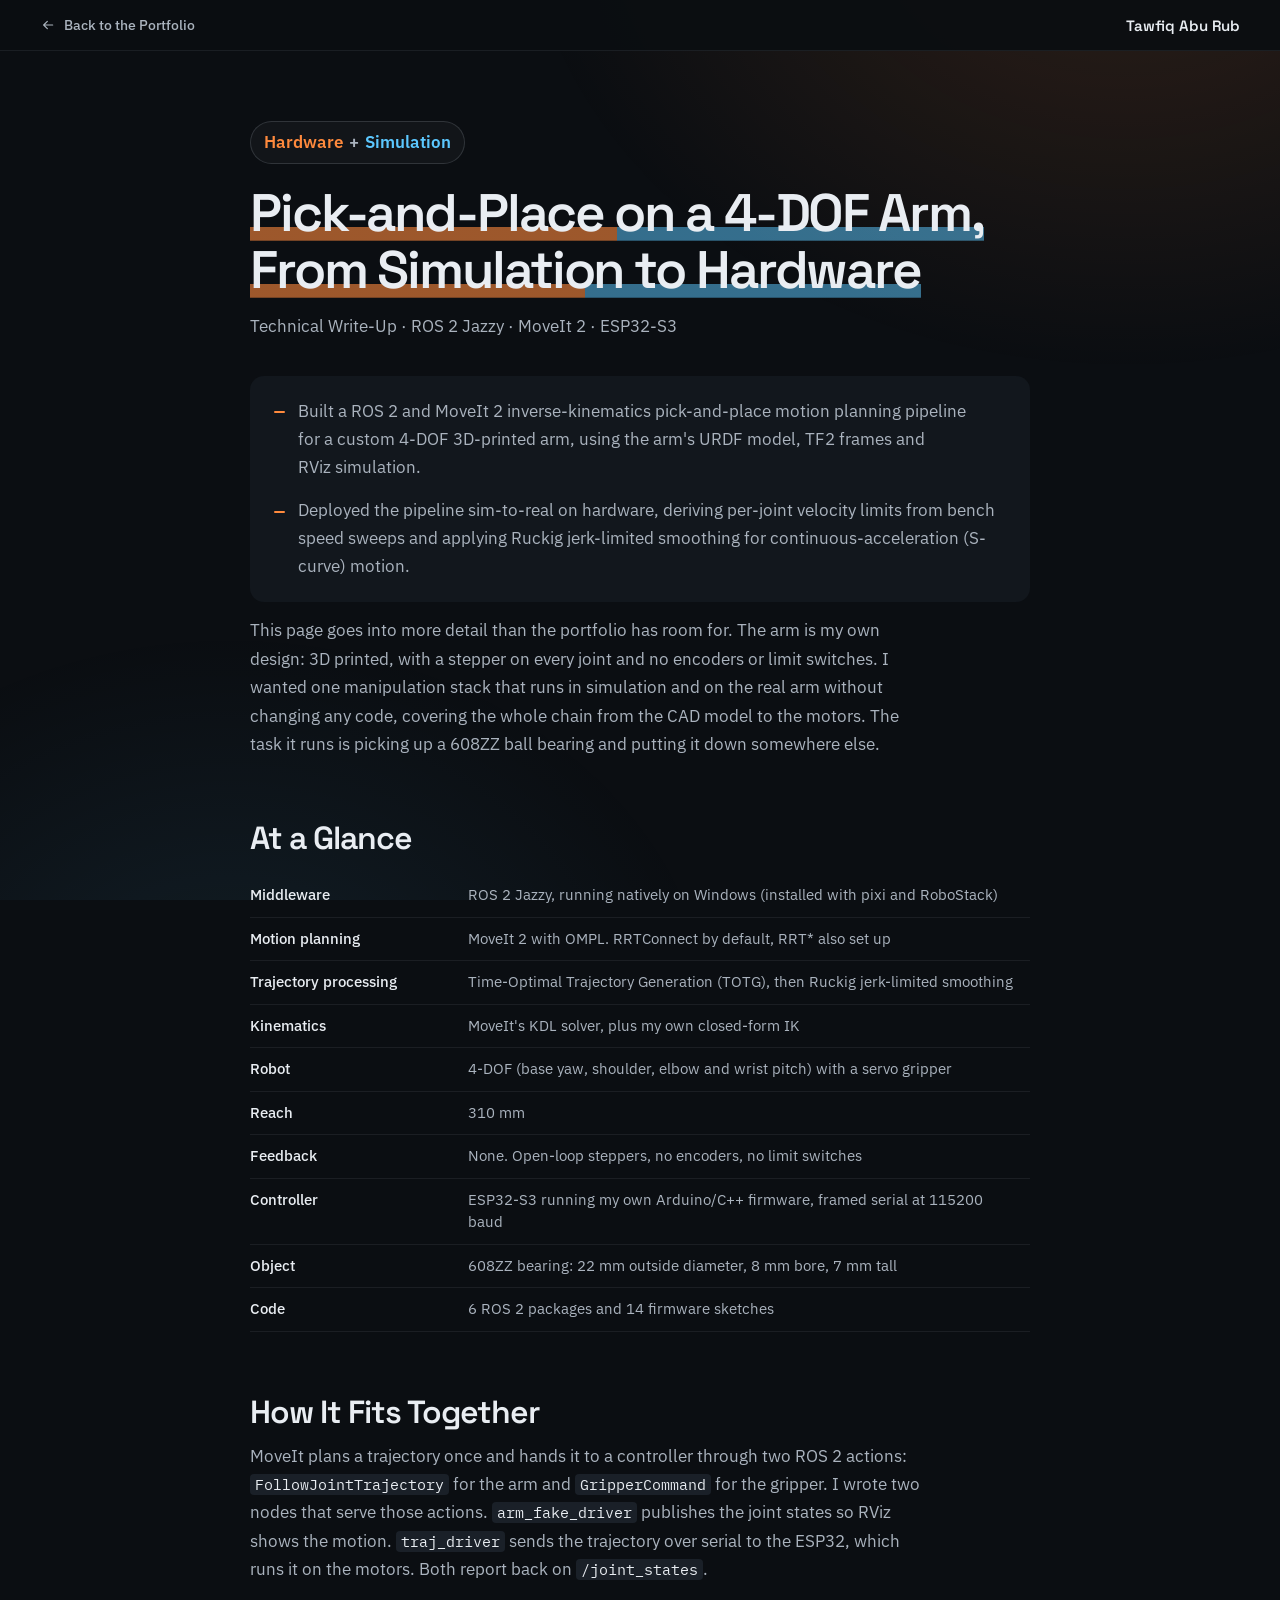
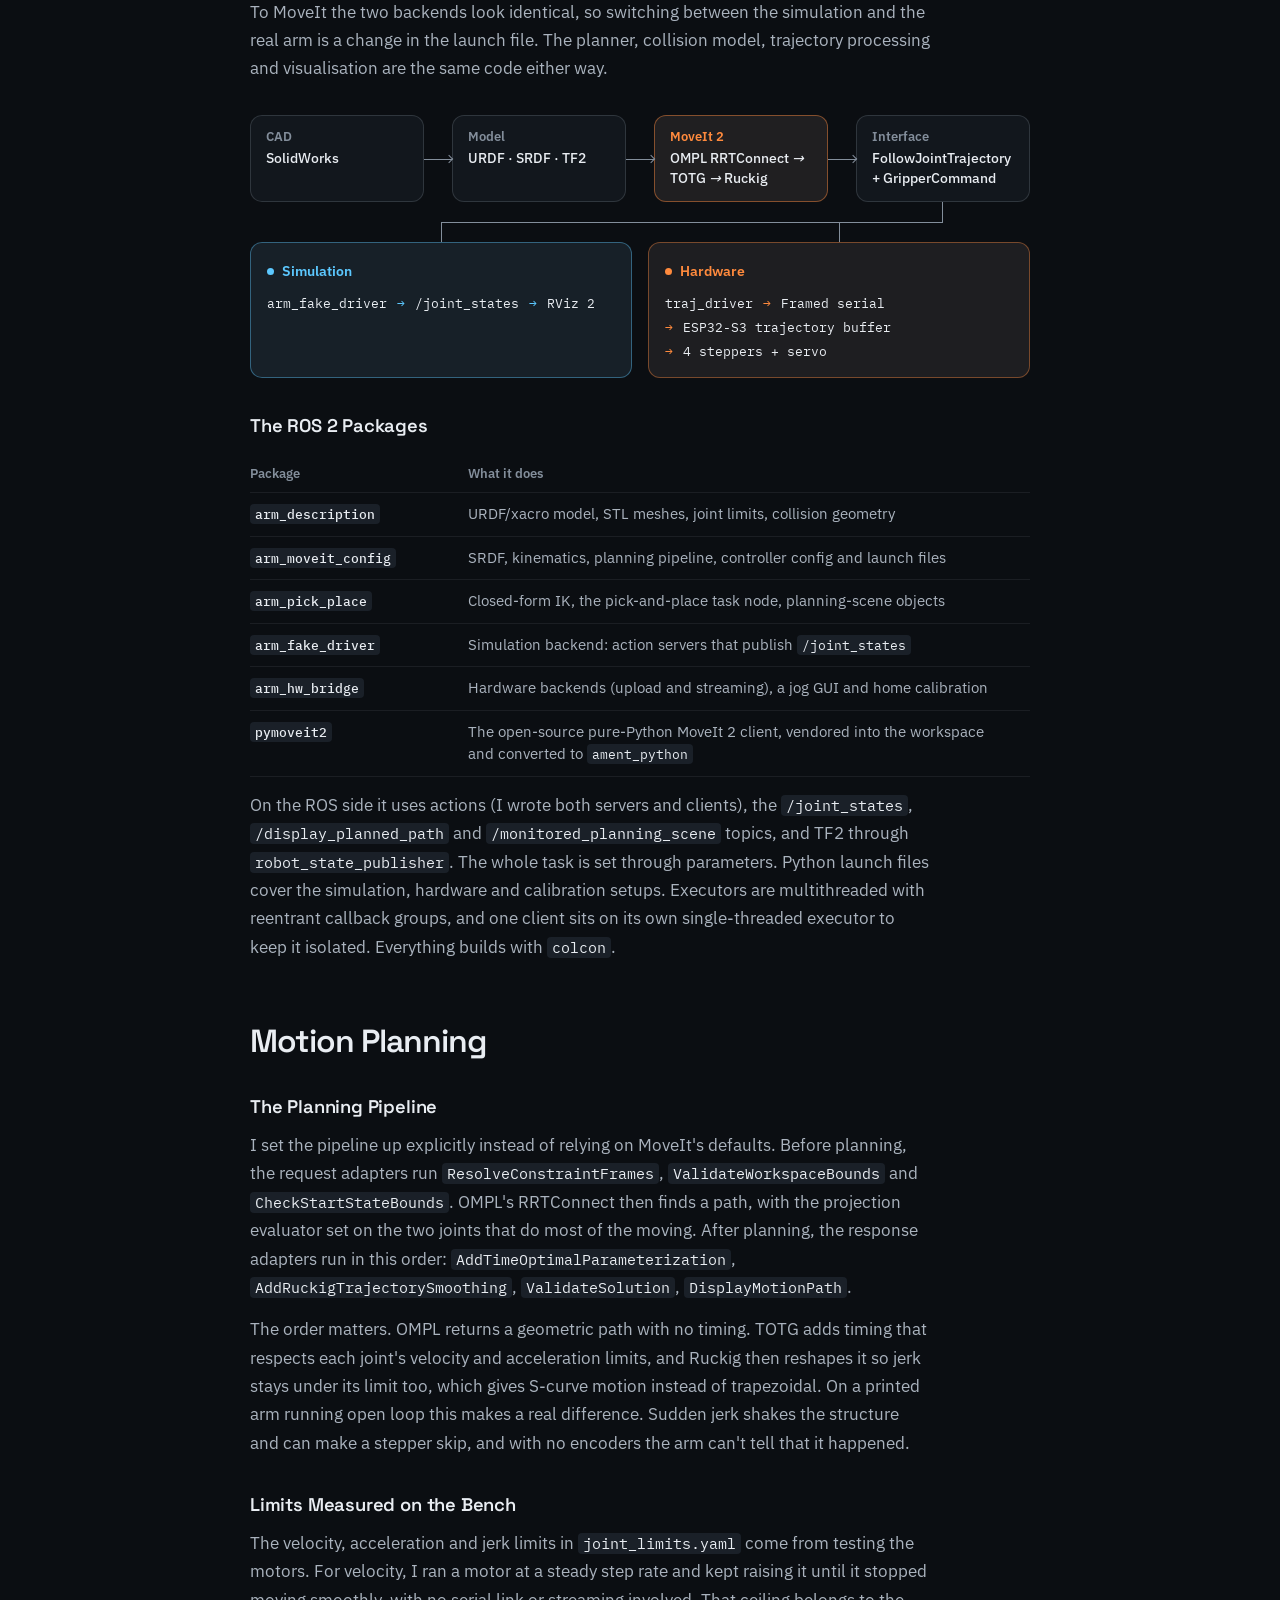
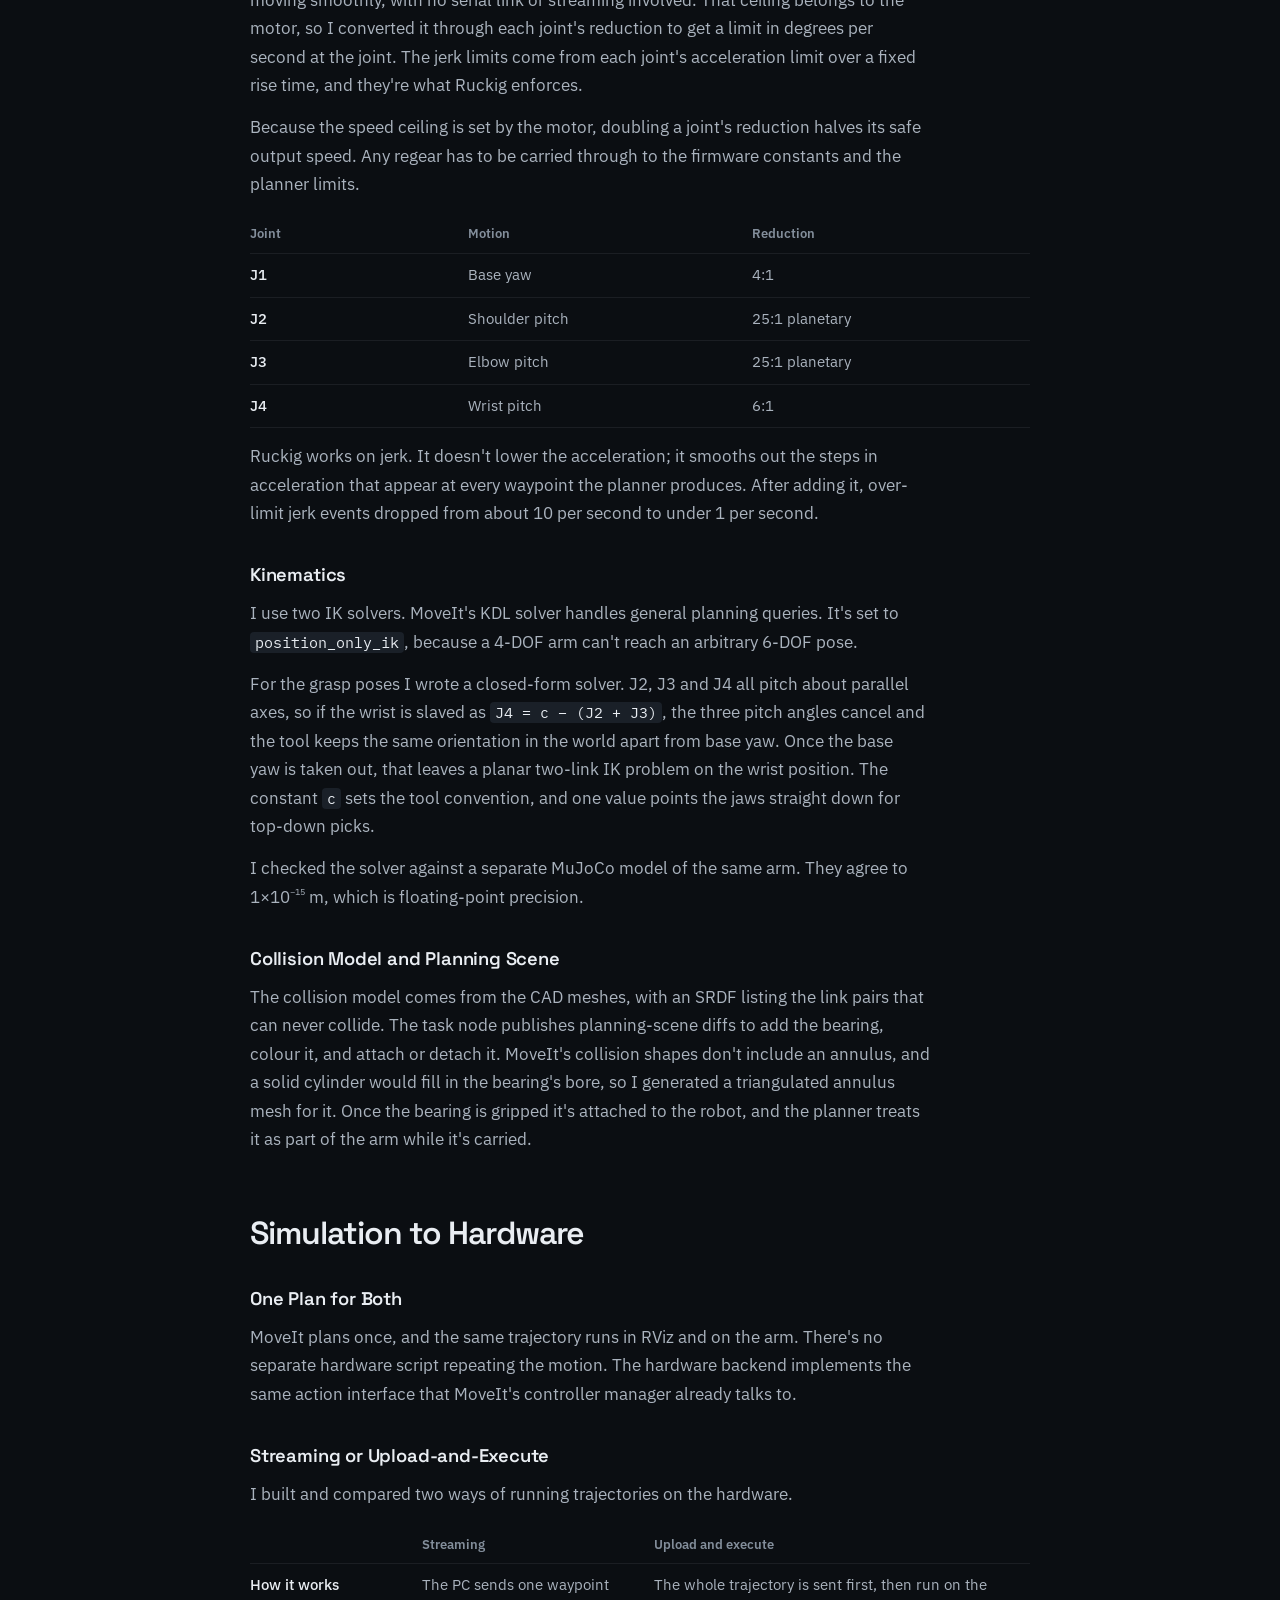
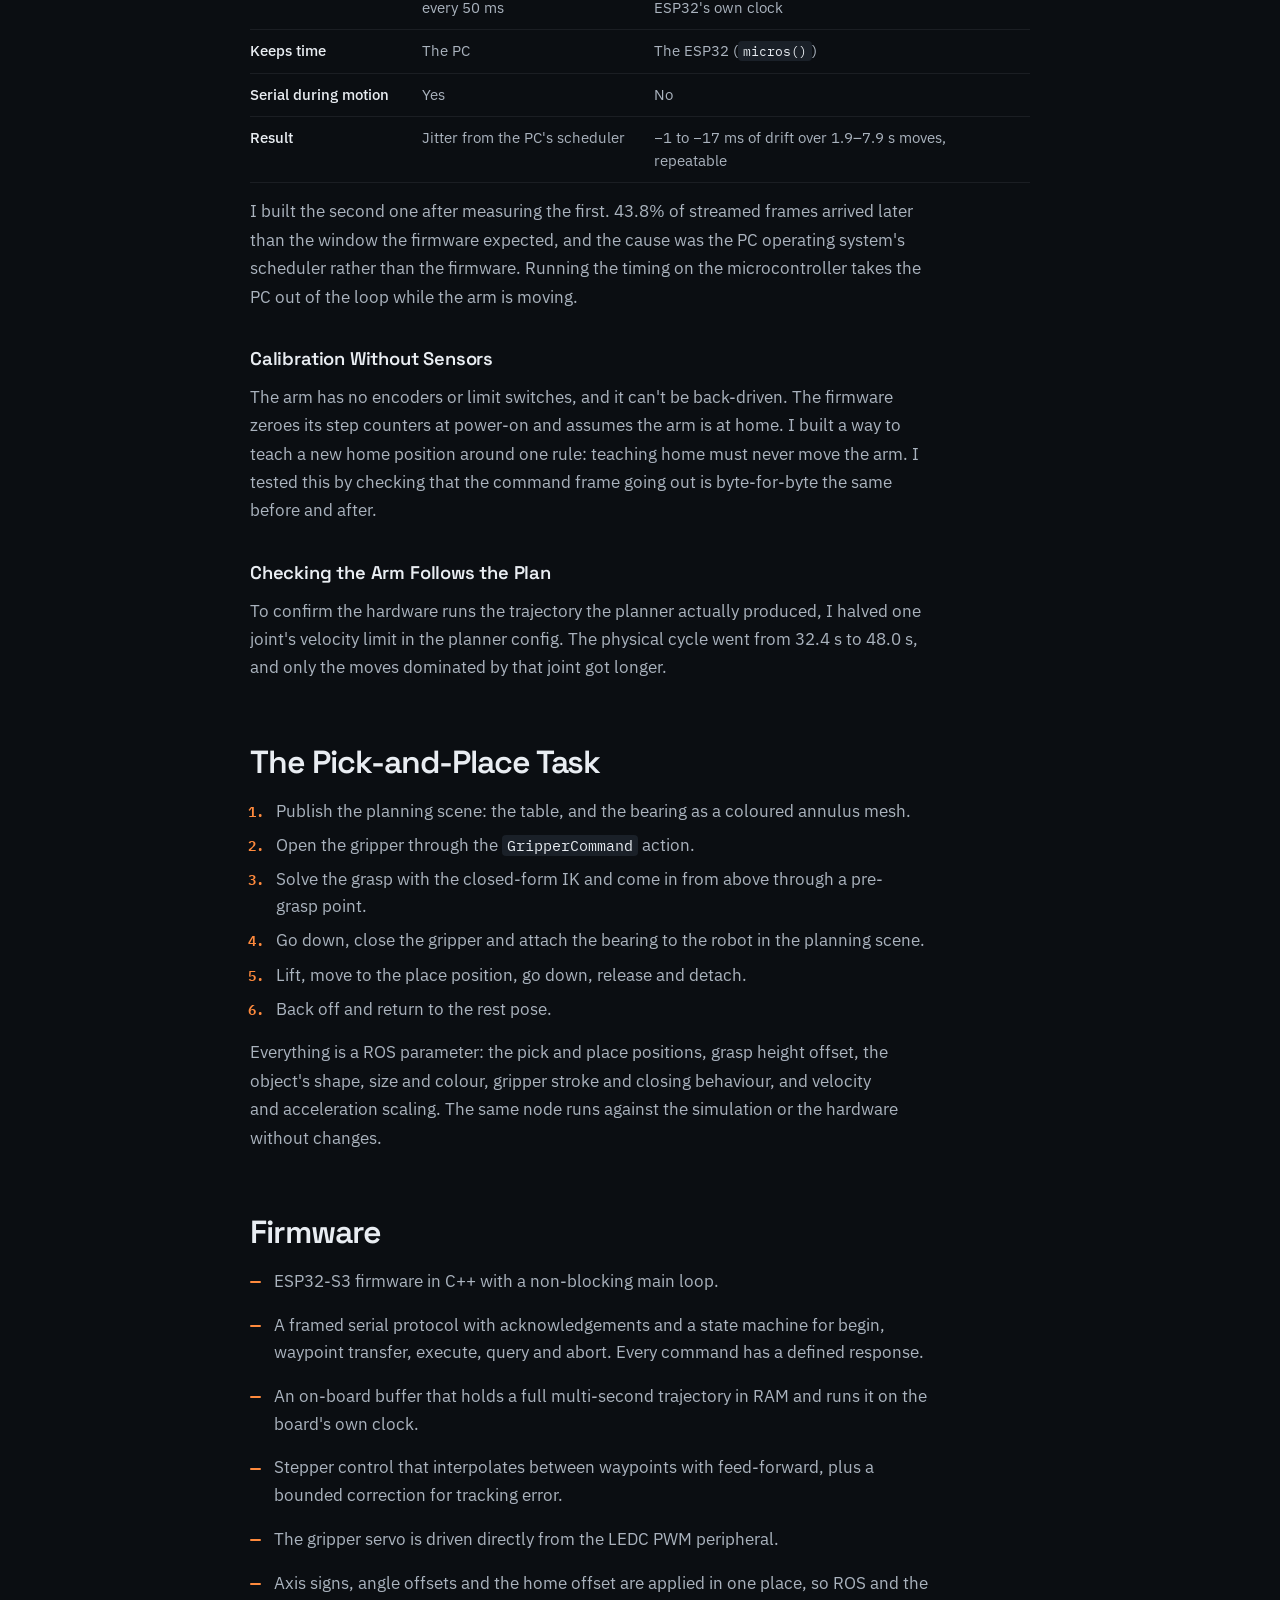
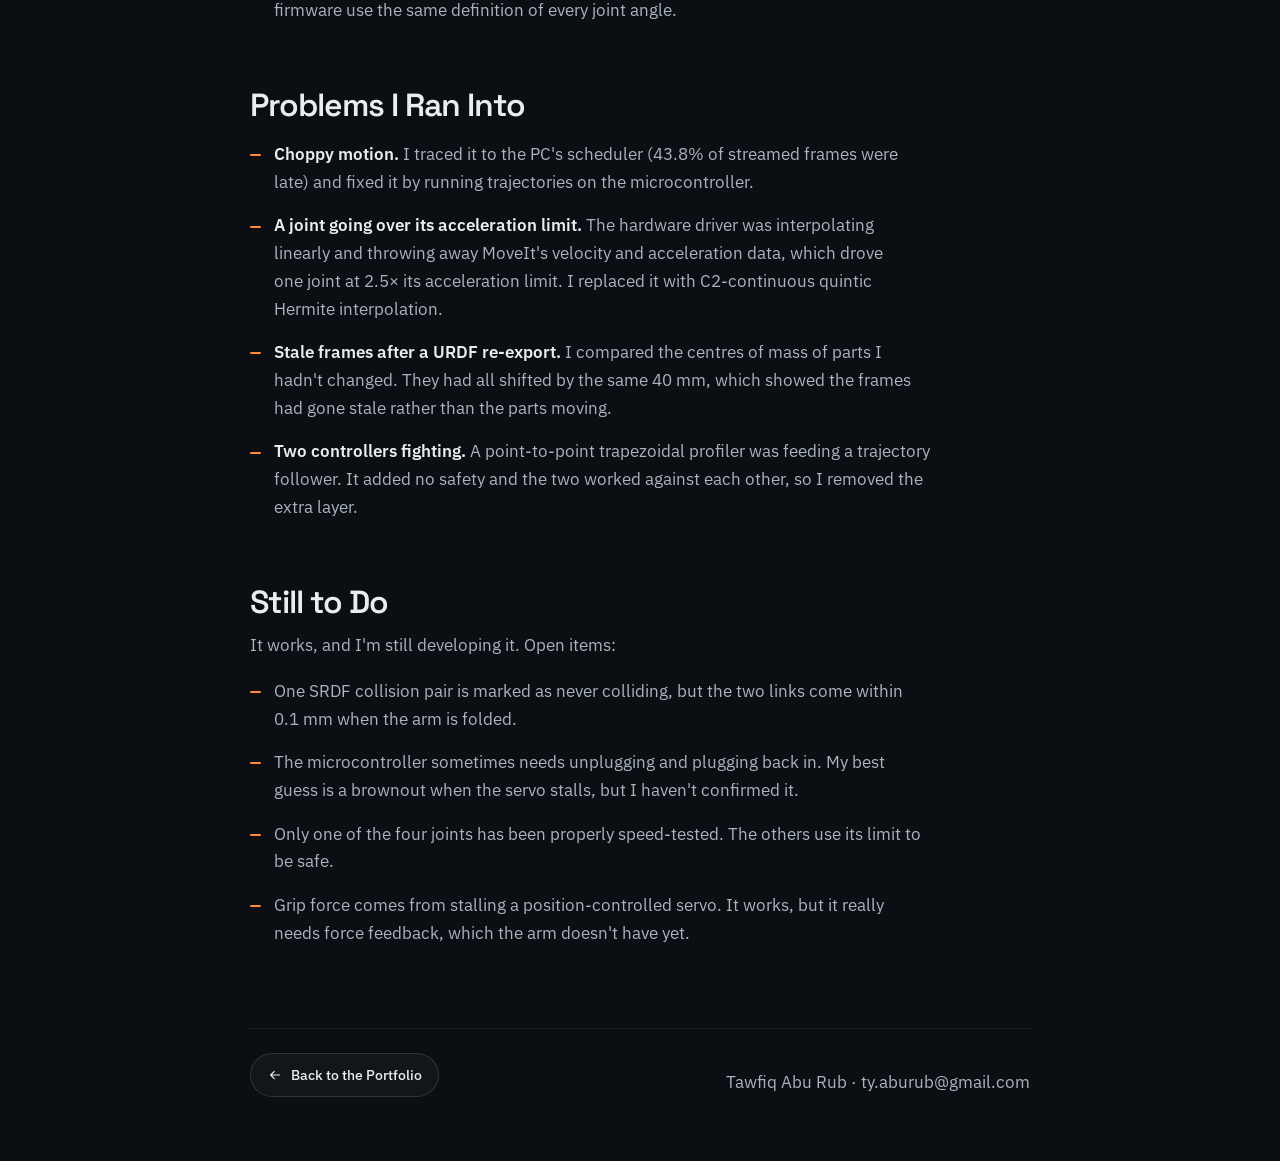
==== commit 40ac5b88: "Final version: Project Portfolio landing, About first, title-case headings Co-Authored-By: Claude Op" ====
--- a/pick-and-place.html
+++ b/pick-and-place.html
@@ -21,15 +21,15 @@
   <a class="skip-link" href="#doc">Skip to content</a>
 
   <header class="doc-bar">
-    <a class="doc-back" href="index.html#motion"><svg class="ic"><use href="#i-arrow"/></svg>Back to the portfolio</a>
+    <a class="doc-back" href="index.html#motion"><svg class="ic"><use href="#i-arrow"/></svg>Back to the Portfolio</a>
     <span class="doc-who">Tawfiq Abu Rub</span>
   </header>
 
   <main id="doc" class="doc">
     <header>
       <p class="eyebrow badge badge--split"><span class="hw">Hardware</span> + <span class="sim">Simulation</span></p>
-      <h1><span class="hl">Pick-and-place on a 4&#8209;DOF arm, from simulation to hardware</span></h1>
-      <p class="doc-meta">Technical write-up · ROS 2 Jazzy · MoveIt 2 · ESP32-S3</p>
+      <h1><span class="hl">Pick-and-Place on a 4&#8209;DOF Arm, From Simulation to Hardware</span></h1>
+      <p class="doc-meta">Technical Write-Up · ROS 2 Jazzy · MoveIt 2 · ESP32-S3</p>
     </header>
 
     <div class="doc-summary">
@@ -41,7 +41,7 @@
 
     <p>This page goes into more detail than the portfolio has room for. The arm is my own design: 3D printed, with a stepper on every joint and no encoders or limit switches. I wanted one manipulation stack that runs in simulation and on the real arm without changing any code, covering the whole chain from the CAD model to the motors. The task it runs is picking up a 608ZZ ball bearing and putting it down somewhere else.</p>
 
-    <h2 id="glance">At a glance</h2>
+    <h2 id="glance">At a Glance</h2>
     <div class="table-scroll">
       <table class="doc-table">
         <tbody>
@@ -59,7 +59,7 @@
       </table>
     </div>
 
-    <h2 id="architecture">How it fits together</h2>
+    <h2 id="architecture">How It Fits Together</h2>
     <p>MoveIt plans a trajectory once and hands it to a controller through two ROS&nbsp;2 actions: <code>FollowJointTrajectory</code> for the arm and <code>GripperCommand</code> for the gripper. I wrote two nodes that serve those actions. <code>arm_fake_driver</code> publishes the joint states so RViz shows the motion. <code>traj_driver</code> sends the trajectory over serial to the ESP32, which runs it on the motors. Both report back on <code>/joint_states</code>.</p>
     <p>To MoveIt the two backends look identical, so switching between the simulation and the real arm is a change in the launch file. The planner, collision model, trajectory processing and visualisation are the same code either way.</p>
 
@@ -85,7 +85,7 @@
       </div>
     </figure>
 
-    <h3>The ROS 2 packages</h3>
+    <h3>The ROS 2 Packages</h3>
     <div class="table-scroll">
       <table class="doc-table">
         <thead><tr><th scope="col">Package</th><th scope="col">What it does</th></tr></thead>
@@ -101,12 +101,12 @@
     </div>
     <p>On the ROS side it uses actions (I wrote both servers and clients), the <code>/joint_states</code>, <code>/display_planned_path</code> and <code>/monitored_planning_scene</code> topics, and TF2 through <code>robot_state_publisher</code>. The whole task is set through parameters. Python launch files cover the simulation, hardware and calibration setups. Executors are multithreaded with reentrant callback groups, and one client sits on its own single-threaded executor to keep it isolated. Everything builds with <code>colcon</code>.</p>
 
-    <h2 id="planning">Motion planning</h2>
-    <h3>The planning pipeline</h3>
+    <h2 id="planning">Motion Planning</h2>
+    <h3>The Planning Pipeline</h3>
     <p>I set the pipeline up explicitly instead of relying on MoveIt's defaults. Before planning, the request adapters run <code>ResolveConstraintFrames</code>, <code>ValidateWorkspaceBounds</code> and <code>CheckStartStateBounds</code>. OMPL's RRTConnect then finds a path, with the projection evaluator set on the two joints that do most of the moving. After planning, the response adapters run in this order: <code>AddTimeOptimalParameterization</code>, <code>AddRuckigTrajectorySmoothing</code>, <code>ValidateSolution</code>, <code>DisplayMotionPath</code>.</p>
     <p>The order matters. OMPL returns a geometric path with no timing. TOTG adds timing that respects each joint's velocity and acceleration limits, and Ruckig then reshapes it so jerk stays under its limit too, which gives S-curve motion instead of trapezoidal. On a printed arm running open loop this makes a real difference. Sudden jerk shakes the structure and can make a stepper skip, and with no encoders the arm can't tell that it happened.</p>
 
-    <h3>Limits measured on the bench</h3>
+    <h3>Limits Measured on the Bench</h3>
     <p>The velocity, acceleration and jerk limits in <code>joint_limits.yaml</code> come from testing the motors. For velocity, I ran a motor at a steady step rate and kept raising it until it stopped moving smoothly, with no serial link or streaming involved. That ceiling belongs to the motor, so I converted it through each joint's reduction to get a limit in degrees per second at the joint. The jerk limits come from each joint's acceleration limit over a fixed rise time, and they're what Ruckig enforces.</p>
     <p>Because the speed ceiling is set by the motor, doubling a joint's reduction halves its safe output speed. Any regear has to be carried through to the firmware constants and the planner limits.</p>
     <div class="table-scroll">
@@ -127,14 +127,14 @@
     <p>For the grasp poses I wrote a closed-form solver. J2, J3 and J4 all pitch about parallel axes, so if the wrist is slaved as <code>J4 = c − (J2 + J3)</code>, the three pitch angles cancel and the tool keeps the same orientation in the world apart from base yaw. Once the base yaw is taken out, that leaves a planar two-link IK problem on the wrist position. The constant <code>c</code> sets the tool convention, and one value points the jaws straight down for top-down picks.</p>
     <p>I checked the solver against a separate MuJoCo model of the same arm. They agree to 1×10<sup>−15</sup> m, which is floating-point precision.</p>
 
-    <h3>Collision model and planning scene</h3>
+    <h3>Collision Model and Planning Scene</h3>
     <p>The collision model comes from the CAD meshes, with an SRDF listing the link pairs that can never collide. The task node publishes planning-scene diffs to add the bearing, colour it, and attach or detach it. MoveIt's collision shapes don't include an annulus, and a solid cylinder would fill in the bearing's bore, so I generated a triangulated annulus mesh for it. Once the bearing is gripped it's attached to the robot, and the planner treats it as part of the arm while it's carried.</p>
 
-    <h2 id="sim-to-real">Simulation to hardware</h2>
-    <h3>One plan for both</h3>
+    <h2 id="sim-to-real">Simulation to Hardware</h2>
+    <h3>One Plan for Both</h3>
     <p>MoveIt plans once, and the same trajectory runs in RViz and on the arm. There's no separate hardware script repeating the motion. The hardware backend implements the same action interface that MoveIt's controller manager already talks to.</p>
 
-    <h3>Streaming or upload-and-execute</h3>
+    <h3>Streaming or Upload-and-Execute</h3>
     <p>I built and compared two ways of running trajectories on the hardware.</p>
     <div class="table-scroll">
       <table class="doc-table doc-table--compare">
@@ -149,13 +149,13 @@
     </div>
     <p>I built the second one after measuring the first. 43.8% of streamed frames arrived later than the window the firmware expected, and the cause was the PC operating system's scheduler rather than the firmware. Running the timing on the microcontroller takes the PC out of the loop while the arm is moving.</p>
 
-    <h3>Calibration without sensors</h3>
+    <h3>Calibration Without Sensors</h3>
     <p>The arm has no encoders or limit switches, and it can't be back-driven. The firmware zeroes its step counters at power-on and assumes the arm is at home. I built a way to teach a new home position around one rule: teaching home must never move the arm. I tested this by checking that the command frame going out is byte-for-byte the same before and after.</p>
 
-    <h3>Checking the arm follows the plan</h3>
+    <h3>Checking the Arm Follows the Plan</h3>
     <p>To confirm the hardware runs the trajectory the planner actually produced, I halved one joint's velocity limit in the planner config. The physical cycle went from 32.4 s to 48.0 s, and only the moves dominated by that joint got longer.</p>
 
-    <h2 id="task">The pick-and-place task</h2>
+    <h2 id="task">The Pick-and-Place Task</h2>
     <ol class="doc-steps">
       <li>Publish the planning scene: the table, and the bearing as a coloured annulus mesh.</li>
       <li>Open the gripper through the <code>GripperCommand</code> action.</li>
@@ -176,7 +176,7 @@
       <li>Axis signs, angle offsets and the home offset are applied in one place, so ROS and the firmware use the same definition of every joint angle.</li>
     </ul>
 
-    <h2 id="problems">Problems I ran into</h2>
+    <h2 id="problems">Problems I Ran Into</h2>
     <ul class="bullets">
       <li><strong>Choppy motion.</strong> I traced it to the PC's scheduler (43.8% of streamed frames were late) and fixed it by running trajectories on the microcontroller.</li>
       <li><strong>A joint going over its acceleration limit.</strong> The hardware driver was interpolating linearly and throwing away MoveIt's velocity and acceleration data, which drove one joint at 2.5× its acceleration limit. I replaced it with C2-continuous quintic Hermite interpolation.</li>
@@ -184,7 +184,7 @@
       <li><strong>Two controllers fighting.</strong> A point-to-point trapezoidal profiler was feeding a trajectory follower. It added no safety and the two worked against each other, so I removed the extra layer.</li>
     </ul>
 
-    <h2 id="open-items">Still to do</h2>
+    <h2 id="open-items">Still to Do</h2>
     <p>It works, and I'm still developing it. Open items:</p>
     <ul class="bullets">
       <li>One SRDF collision pair is marked as never colliding, but the two links come within 0.1 mm when the arm is folded.</li>
@@ -194,7 +194,7 @@
     </ul>
 
     <footer class="doc-foot">
-      <a class="btn" href="index.html#motion"><svg class="ic doc-back-ic"><use href="#i-arrow"/></svg>Back to the portfolio</a>
+      <a class="btn" href="index.html#motion"><svg class="ic doc-back-ic"><use href="#i-arrow"/></svg>Back to the Portfolio</a>
       <p>Tawfiq Abu Rub · <a href="mailto:ty.aburub@gmail.com">ty.aburub@gmail.com</a></p>
     </footer>
   </main>
--- a/css/style.css
+++ b/css/style.css
@@ -383,7 +383,7 @@
 /* Pipeline overview */
 .pipeline {
   list-style: none;
-  margin: 64px 0 0;
+  margin: 44px 0 0;
   padding: 0;
   display: grid;
   grid-template-columns: repeat(4, minmax(0, 1fr));
@@ -457,14 +457,17 @@
 .pipe-sub { font-size: 13px; line-height: 1.45; color: var(--text-3); }
 
 /* About */
+/* About sits directly under the "Project Portfolio" title */
 .about {
   display: grid;
-  grid-template-columns: 1fr 1fr;
-  gap: 48px;
-  margin-top: 64px;
-  padding-top: 32px;
-  border-top: 1px solid var(--line);
-}
+  grid-template-columns: 1fr;
+  gap: 26px;
+  margin-top: 36px;
+}
+/* Overview of the four projects, below the intro */
+.overview { margin-top: 88px; padding-top: 48px; border-top: 1px solid var(--line); }
+.overview-title { max-width: 22ch; }
+.overview .lede { margin-top: 18px; }
 .about p { margin-top: 12px; max-width: 52ch; font-size: 15.5px; line-height: 1.7; color: var(--text-2); }
 .about .interests { font-size: 14px; color: var(--text-2); }
 .about .label { font: 600 1.25rem/1.2 var(--font-display); letter-spacing: -0.01em; color: var(--text); }
@@ -1094,11 +1097,17 @@
 .doc h2 + p, .doc h3 + p { margin-top: 12px; }
 .doc > .bullets, .doc .doc-steps { margin-top: 18px; max-width: 68ch; }
 .doc strong { color: var(--text); font-weight: 600; }
-.doc code { padding: 1px 5px; border-radius: 4px; background: var(--surface-2); font: 400 0.88em/1 var(--font-mono); color: var(--text); }
+.doc code { padding: 1px 5px; border-radius: 4px; background: var(--surface-2); font-family: var(--font-mono); font-size: 0.88em; color: var(--text); }
 .doc .arch { margin-top: 32px; }
 .doc-steps { padding-left: 22px; display: grid; gap: 8px; }
 .doc-steps li { padding-left: 4px; font-size: 16.5px; line-height: 1.6; color: var(--text-2); }
-.doc-steps li::marker { color: var(--hw); font: 600 14px var(--font-mono); }
+.doc-steps li::marker { color: var(--acc); font: 600 14px var(--font-mono); }
+.doc--sim { --acc: var(--sim); --hl-pa: 52%; }
+.doc em { font-style: italic; color: var(--text); }
+.doc-figure { margin: 32px 0 0; }
+.doc-plots { display: grid; grid-template-columns: repeat(auto-fit, minmax(220px, 1fr)); gap: 12px; }
+.doc-plots .pane { aspect-ratio: 1; }
+.doc-figure figcaption { margin-top: 12px; font-size: 13.5px; line-height: 1.5; color: var(--text-3); }
 
 .table-scroll { margin-top: 18px; overflow-x: auto; }
 .doc-table { width: 100%; min-width: 480px; border-collapse: collapse; font-size: 15px; line-height: 1.5; }
